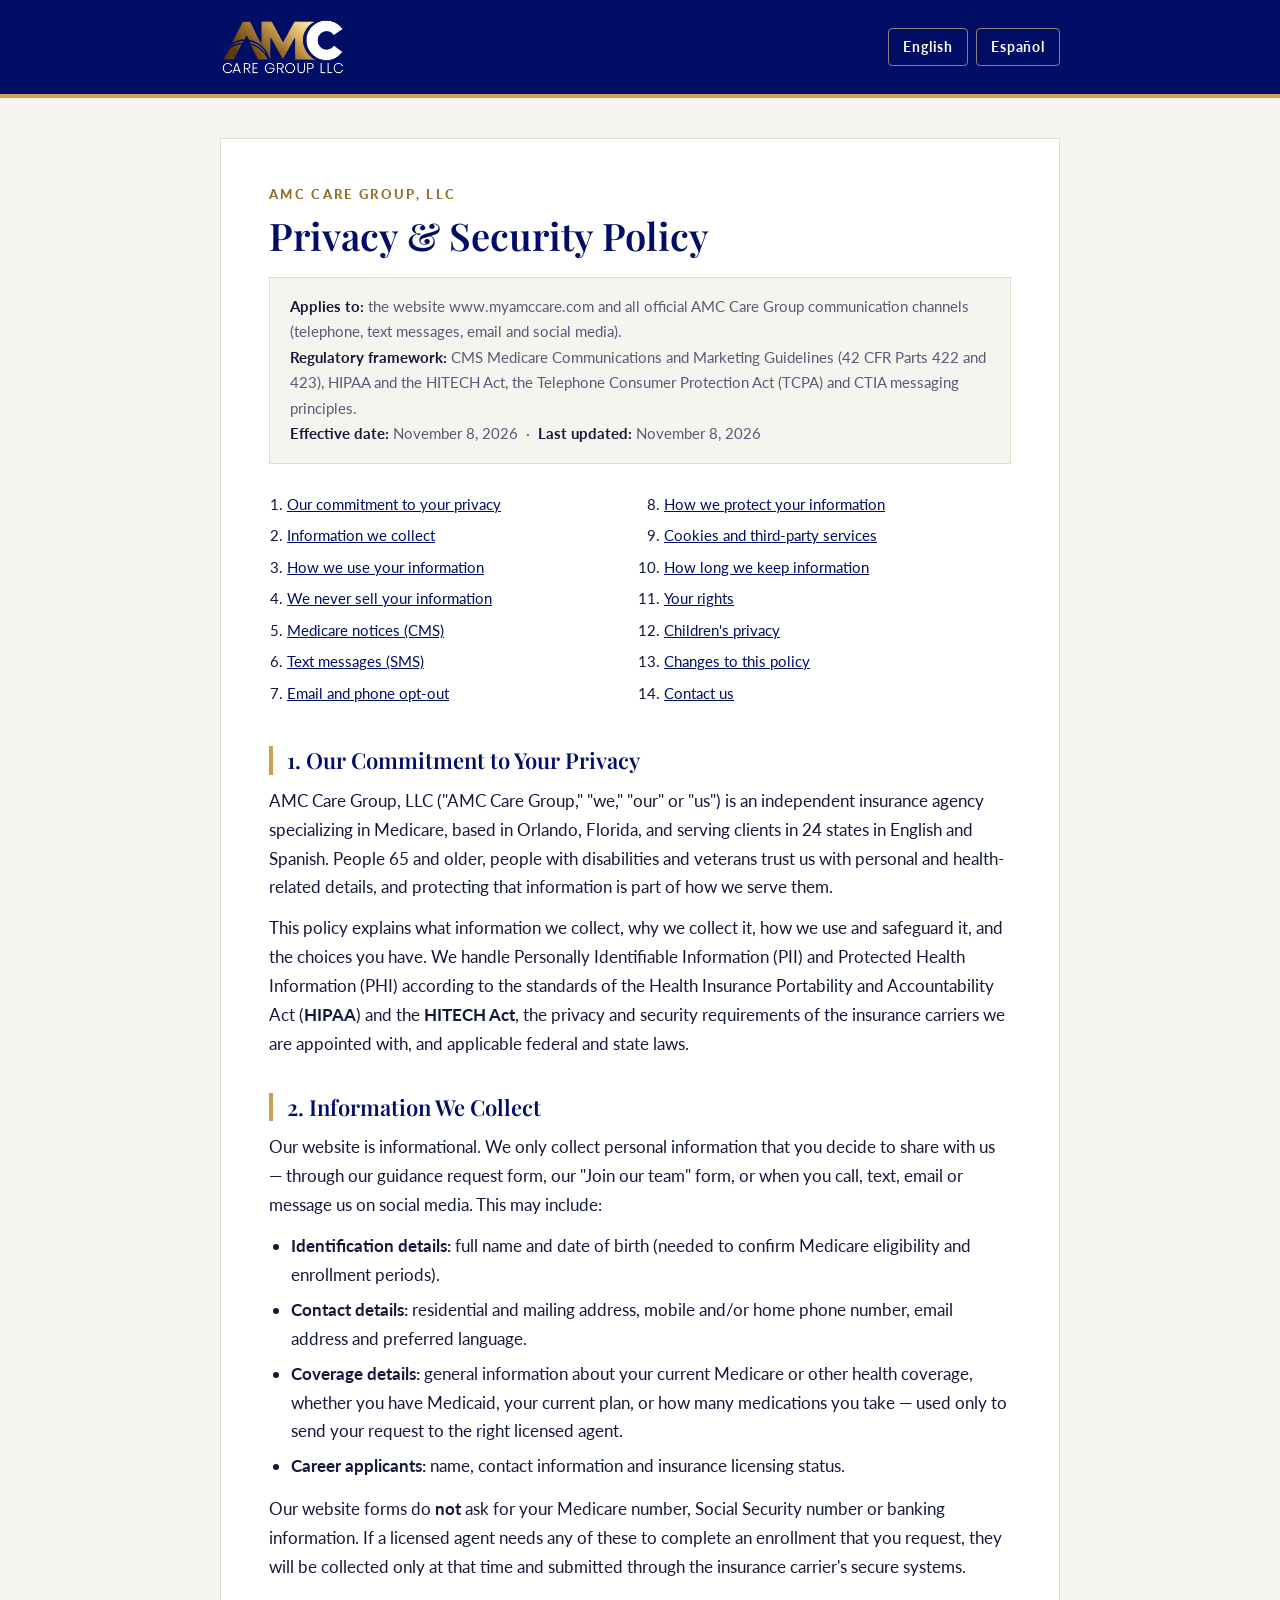
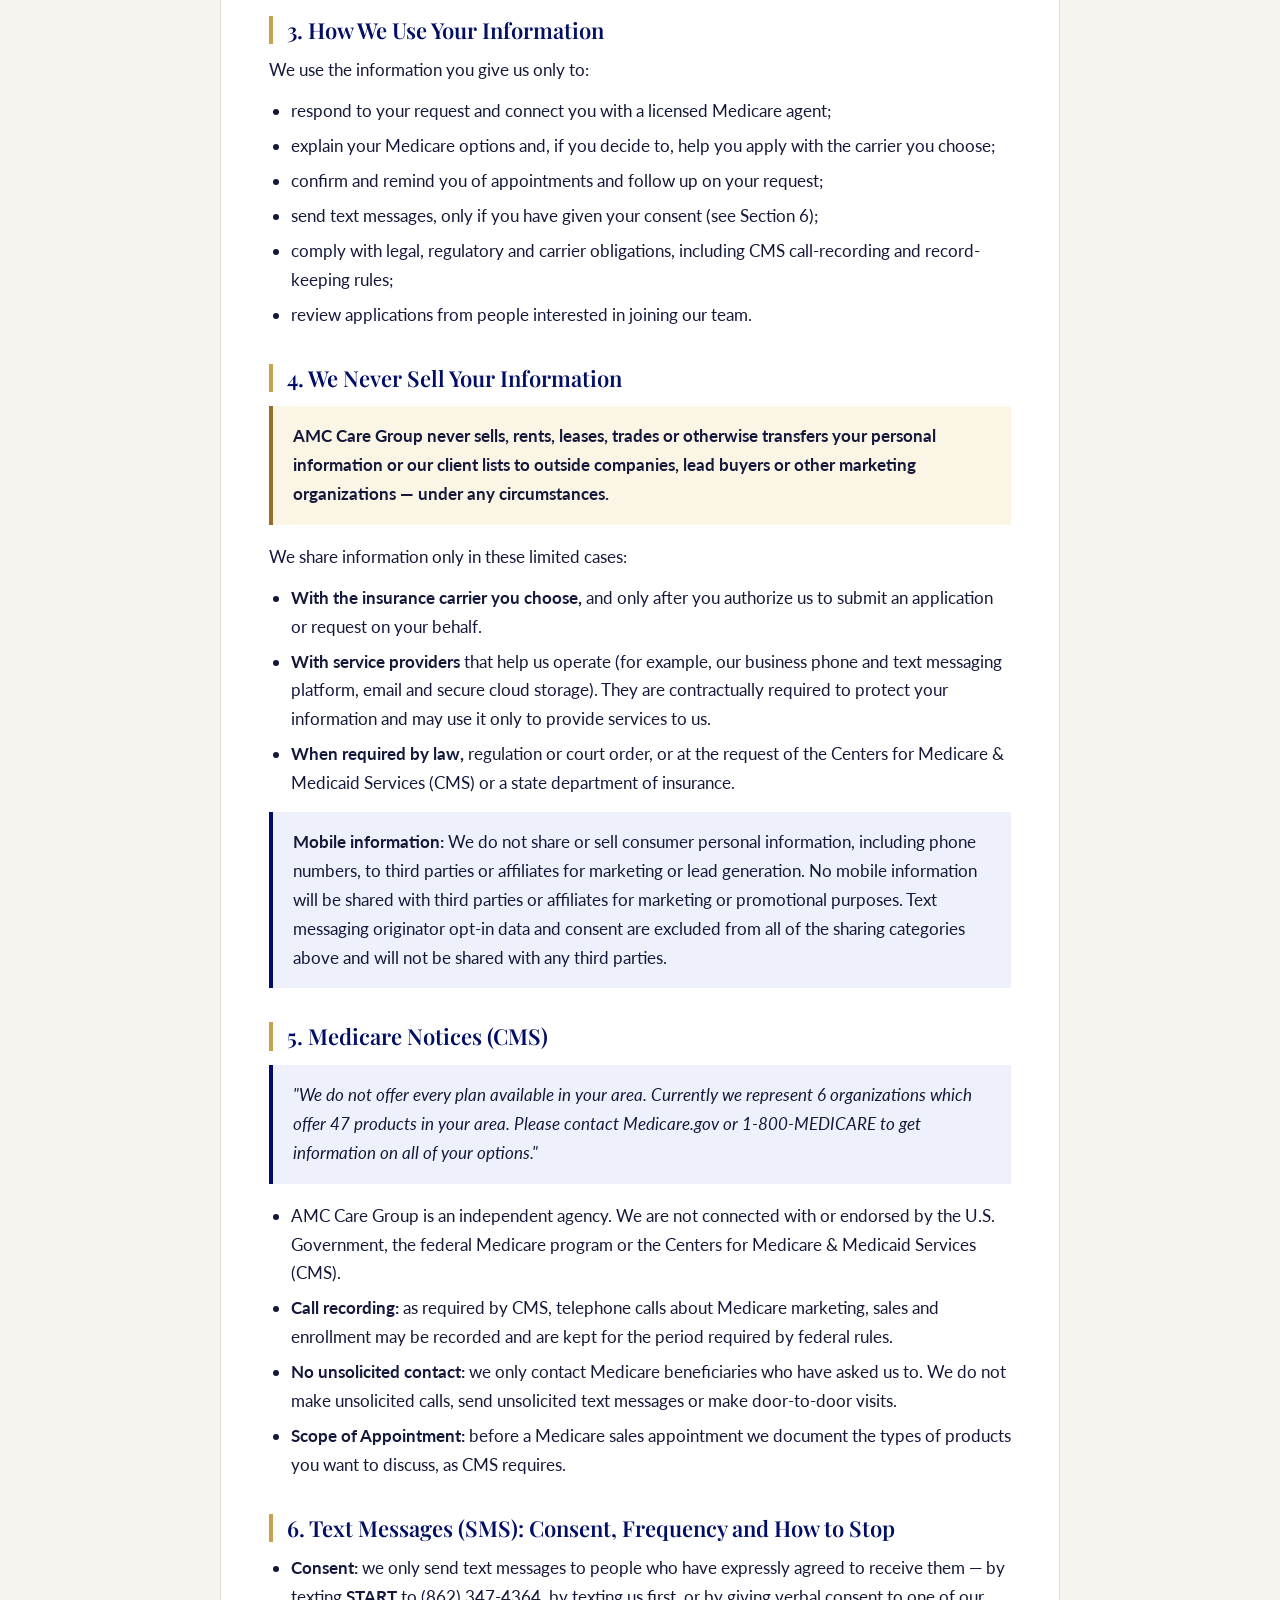
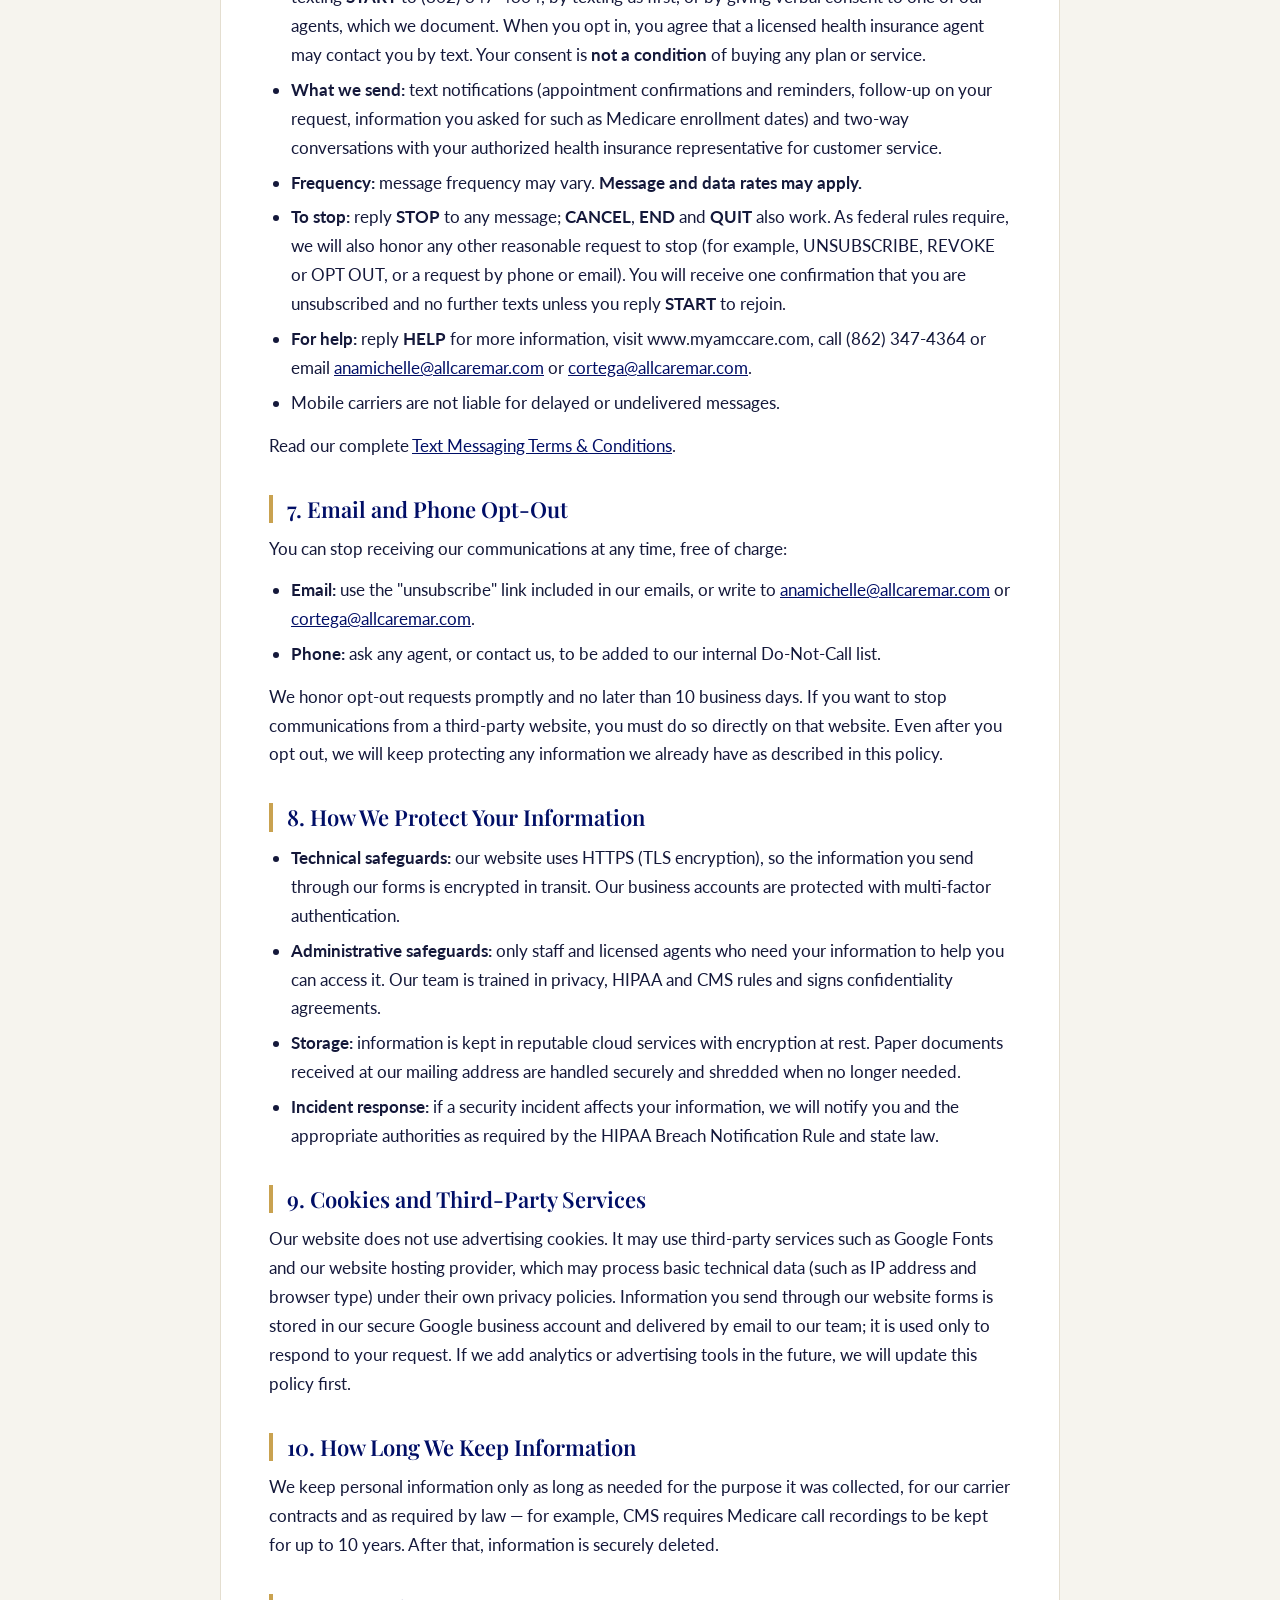
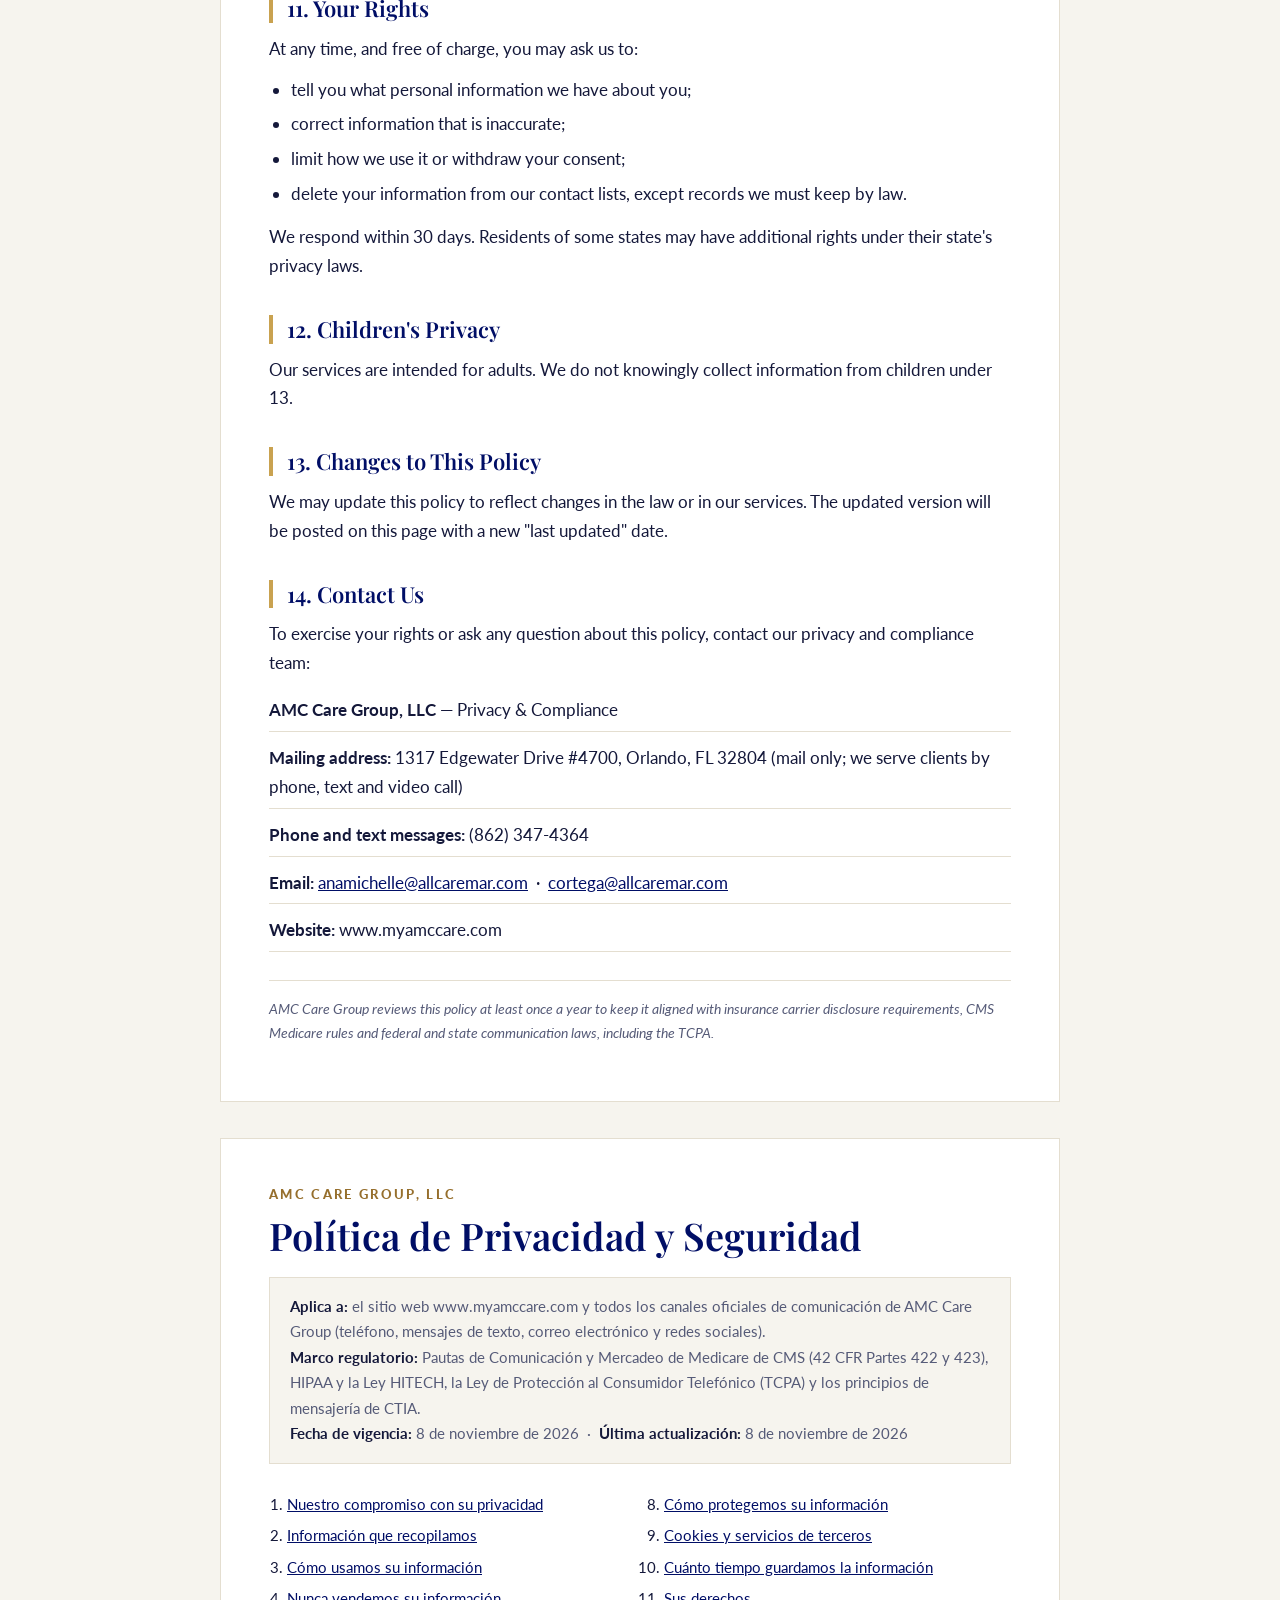
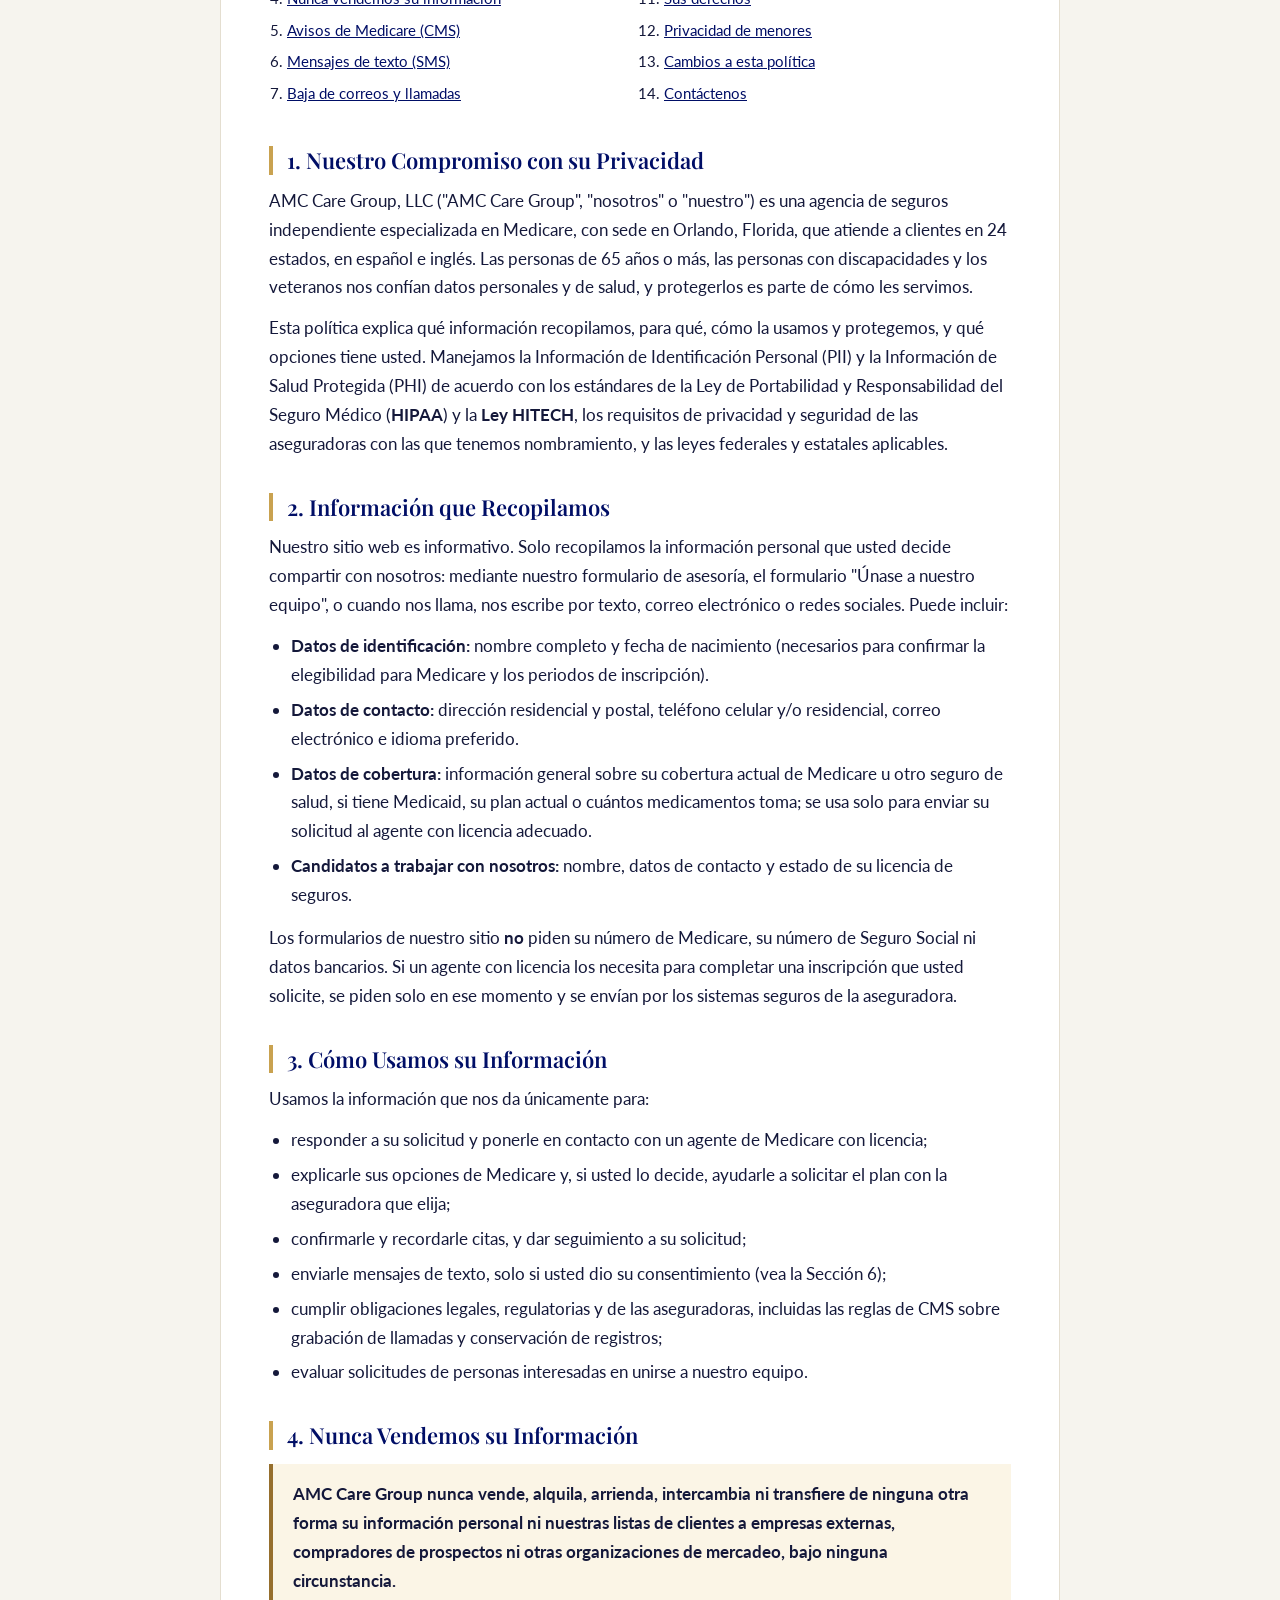
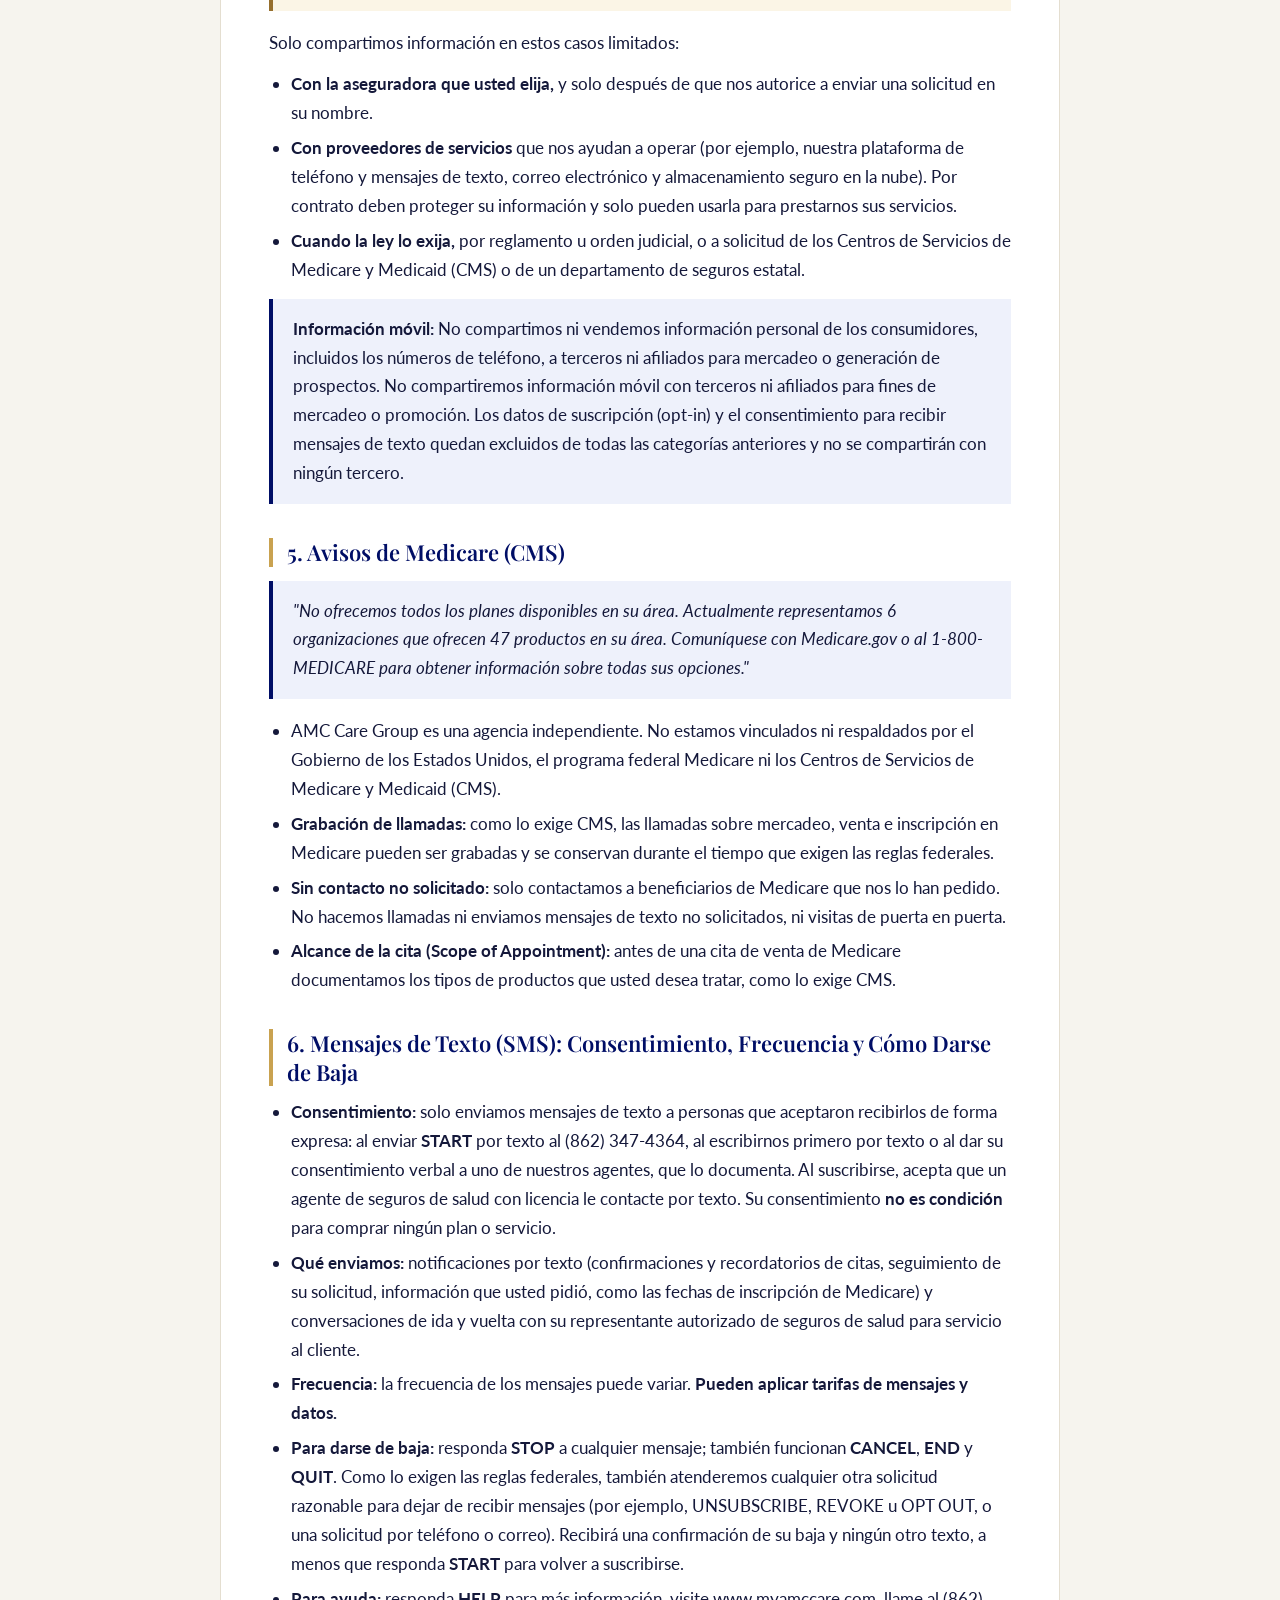
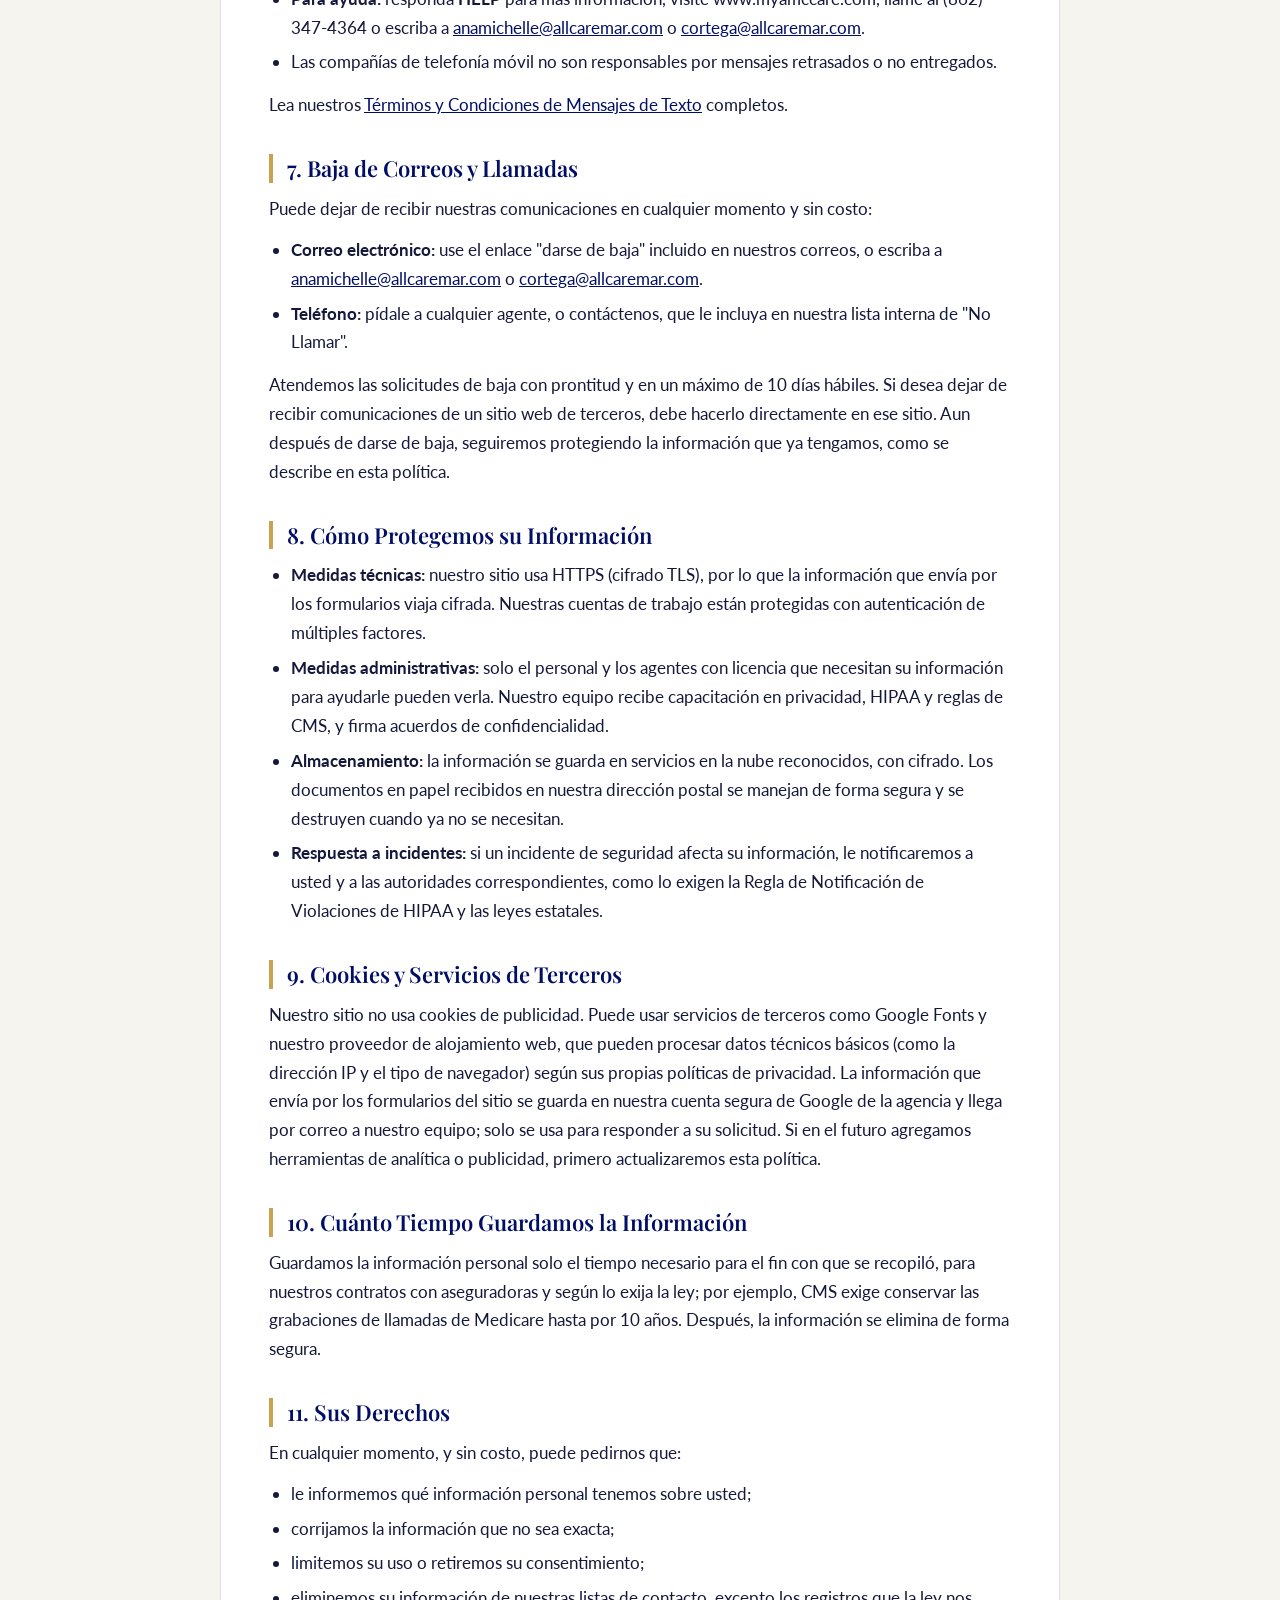
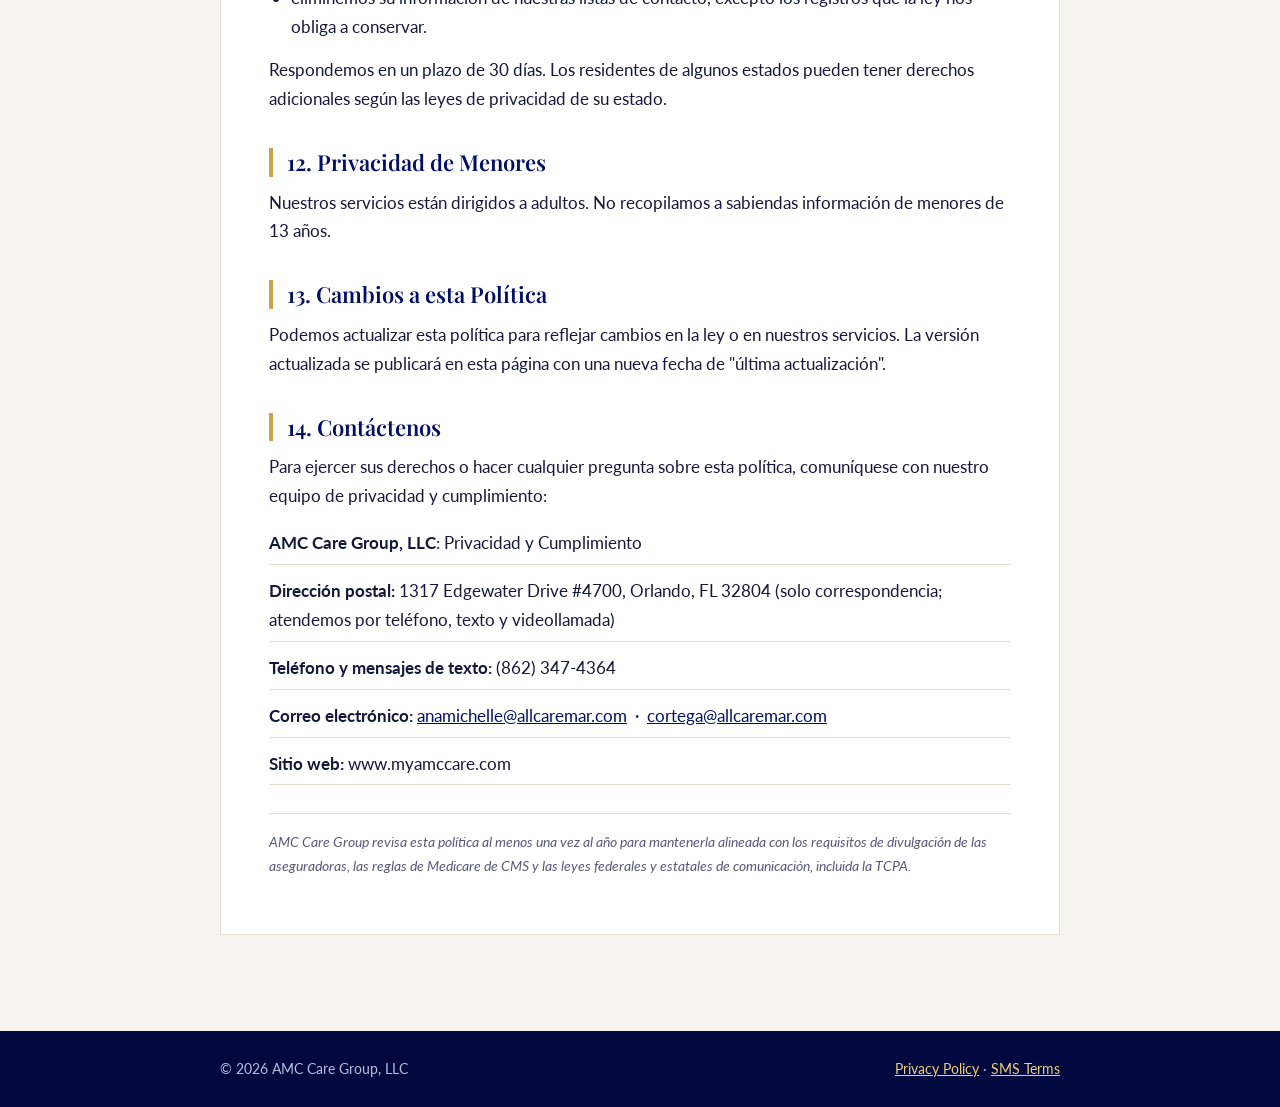
==== privacy-policy.html @ 95c3d713 "Add files via upload" ====
<!doctype html>
<html lang="en">
<head>
<meta charset="utf-8">
<meta name="viewport" content="width=device-width, initial-scale=1">
<title>Privacy & Security Policy | Política de Privacidad — AMC Care Group, LLC</title>
<meta name="description" content="Privacy and Security Policy of AMC Care Group, LLC, an independent Medicare insurance agency. Includes text messaging (SMS) consent and opt-out information.">
<link rel="preconnect" href="https://fonts.googleapis.com">
<link rel="preconnect" href="https://fonts.gstatic.com" crossorigin>
<link href="https://fonts.googleapis.com/css2?family=Playfair+Display:wght@600&family=Lato:wght@400;700;900&display=swap" rel="stylesheet">
<link rel="stylesheet" href="assets/legal.css">
</head>
<body>

<header class="top"><div class="wrap">
  <a href="index.html"><img src="assets/amc-logo-light.png" alt="AMC Care Group LLC"></a>
  <nav class="langs"><a href="#english">English</a><a href="#espanol">Español</a></nav>
</div></header>

<main><div class="wrap">

<!-- ============================ ENGLISH ============================ -->
<article id="english" lang="en">
  <div class="kicker">AMC Care Group, LLC</div>
  <h1>Privacy &amp; Security Policy</h1>
  <div class="meta">
    <b>Applies to:</b> the website www.myamccare.com and all official AMC Care Group communication channels (telephone, text messages, email and social media).<br>
    <b>Regulatory framework:</b> CMS Medicare Communications and Marketing Guidelines (42 CFR Parts 422 and 423), HIPAA and the HITECH Act, the Telephone Consumer Protection Act (TCPA) and CTIA messaging principles.<br>
    <b>Effective date:</b> November 8, 2026 &nbsp;·&nbsp; <b>Last updated:</b> November 8, 2026
  </div>

  <ol class="toc">
    <li><a href="#en-1">Our commitment to your privacy</a></li>
    <li><a href="#en-2">Information we collect</a></li>
    <li><a href="#en-3">How we use your information</a></li>
    <li><a href="#en-4">We never sell your information</a></li>
    <li><a href="#en-5">Medicare notices (CMS)</a></li>
    <li><a href="#en-6">Text messages (SMS)</a></li>
    <li><a href="#en-7">Email and phone opt-out</a></li>
    <li><a href="#en-8">How we protect your information</a></li>
    <li><a href="#en-9">Cookies and third-party services</a></li>
    <li><a href="#en-10">How long we keep information</a></li>
    <li><a href="#en-11">Your rights</a></li>
    <li><a href="#en-12">Children's privacy</a></li>
    <li><a href="#en-13">Changes to this policy</a></li>
    <li><a href="#en-14">Contact us</a></li>
  </ol>

  <h2 id="en-1">1. Our Commitment to Your Privacy</h2>
  <p>AMC Care Group, LLC ("AMC Care Group," "we," "our" or "us") is an independent insurance agency specializing in Medicare, based in Orlando, Florida, and serving clients in 24 states in English and Spanish. People 65 and older, people with disabilities and veterans trust us with personal and health-related details, and protecting that information is part of how we serve them.</p>
  <p>This policy explains what information we collect, why we collect it, how we use and safeguard it, and the choices you have. We handle Personally Identifiable Information (PII) and Protected Health Information (PHI) according to the standards of the Health Insurance Portability and Accountability Act (<b>HIPAA</b>) and the <b>HITECH Act</b>, the privacy and security requirements of the insurance carriers we are appointed with, and applicable federal and state laws.</p>

  <h2 id="en-2">2. Information We Collect</h2>
  <p>Our website is informational. We only collect personal information that you decide to share with us — through our guidance request form, our "Join our team" form, or when you call, text, email or message us on social media. This may include:</p>
  <ul>
    <li><b>Identification details:</b> full name and date of birth (needed to confirm Medicare eligibility and enrollment periods).</li>
    <li><b>Contact details:</b> residential and mailing address, mobile and/or home phone number, email address and preferred language.</li>
    <li><b>Coverage details:</b> general information about your current Medicare or other health coverage, whether you have Medicaid, your current plan, or how many medications you take — used only to send your request to the right licensed agent.</li>
    <li><b>Career applicants:</b> name, contact information and insurance licensing status.</li>
  </ul>
  <p>Our website forms do <b>not</b> ask for your Medicare number, Social Security number or banking information. If a licensed agent needs any of these to complete an enrollment that you request, they will be collected only at that time and submitted through the insurance carrier's secure systems.</p>

  <h2 id="en-3">3. How We Use Your Information</h2>
  <p>We use the information you give us only to:</p>
  <ul>
    <li>respond to your request and connect you with a licensed Medicare agent;</li>
    <li>explain your Medicare options and, if you decide to, help you apply with the carrier you choose;</li>
    <li>confirm and remind you of appointments and follow up on your request;</li>
    <li>send text messages, only if you have given your consent (see Section 6);</li>
    <li>comply with legal, regulatory and carrier obligations, including CMS call-recording and record-keeping rules;</li>
    <li>review applications from people interested in joining our team.</li>
  </ul>

  <h2 id="en-4">4. We Never Sell Your Information</h2>
  <div class="box gold"><p><b>AMC Care Group never sells, rents, leases, trades or otherwise transfers your personal information or our client lists to outside companies, lead buyers or other marketing organizations — under any circumstances.</b></p></div>
  <p>We share information only in these limited cases:</p>
  <ul>
    <li><b>With the insurance carrier you choose,</b> and only after you authorize us to submit an application or request on your behalf.</li>
    <li><b>With service providers</b> that help us operate (for example, our business phone and text messaging platform, email and secure cloud storage). They are contractually required to protect your information and may use it only to provide services to us.</li>
    <li><b>When required by law,</b> regulation or court order, or at the request of the Centers for Medicare &amp; Medicaid Services (CMS) or a state department of insurance.</li>
  </ul>
  <div class="box"><p><b>Mobile information:</b> We do not share or sell consumer personal information, including phone numbers, to third parties or affiliates for marketing or lead generation. No mobile information will be shared with third parties or affiliates for marketing or promotional purposes. Text messaging originator opt-in data and consent are excluded from all of the sharing categories above and will not be shared with any third parties.</p></div>

  <h2 id="en-5">5. Medicare Notices (CMS)</h2>
  <div class="box"><p><i>"We do not offer every plan available in your area. Currently we represent 6 organizations which offer 47 products in your area. Please contact Medicare.gov or 1-800-MEDICARE to get information on all of your options."</i></p></div>
  <ul>
    <li>AMC Care Group is an independent agency. We are not connected with or endorsed by the U.S. Government, the federal Medicare program or the Centers for Medicare &amp; Medicaid Services (CMS).</li>
    <li><b>Call recording:</b> as required by CMS, telephone calls about Medicare marketing, sales and enrollment may be recorded and are kept for the period required by federal rules.</li>
    <li><b>No unsolicited contact:</b> we only contact Medicare beneficiaries who have asked us to. We do not make unsolicited calls, send unsolicited text messages or make door-to-door visits.</li>
    <li><b>Scope of Appointment:</b> before a Medicare sales appointment we document the types of products you want to discuss, as CMS requires.</li>
  </ul>

  <h2 id="en-6">6. Text Messages (SMS): Consent, Frequency and How to Stop</h2>
  <ul>
    <li><b>Consent:</b> we only send text messages to people who have expressly agreed to receive them — by texting <b>START</b> to (862) 347-4364, by texting us first, or by giving verbal consent to one of our agents, which we document. When you opt in, you agree that a licensed health insurance agent may contact you by text. Your consent is <b>not a condition</b> of buying any plan or service.</li>
    <li><b>What we send:</b> text notifications (appointment confirmations and reminders, follow-up on your request, information you asked for such as Medicare enrollment dates) and two-way conversations with your authorized health insurance representative for customer service.</li>
    <li><b>Frequency:</b> message frequency may vary. <b>Message and data rates may apply.</b></li>
    <li><b>To stop:</b> reply <b>STOP</b> to any message; <b>CANCEL</b>, <b>END</b> and <b>QUIT</b> also work. As federal rules require, we will also honor any other reasonable request to stop (for example, UNSUBSCRIBE, REVOKE or OPT OUT, or a request by phone or email). You will receive one confirmation that you are unsubscribed and no further texts unless you reply <b>START</b> to rejoin.</li>
    <li><b>For help:</b> reply <b>HELP</b> for more information, visit www.myamccare.com, call (862) 347-4364 or email <a href="mailto:anamichelle@allcaremar.com">anamichelle@allcaremar.com</a> or <a href="mailto:cortega@allcaremar.com">cortega@allcaremar.com</a>.</li>
    <li>Mobile carriers are not liable for delayed or undelivered messages.</li>
  </ul>
  <p>Read our complete <a href="sms-terms.html">Text Messaging Terms &amp; Conditions</a>.</p>

  <h2 id="en-7">7. Email and Phone Opt-Out</h2>
  <p>You can stop receiving our communications at any time, free of charge:</p>
  <ul>
    <li><b>Email:</b> use the "unsubscribe" link included in our emails, or write to <a href="mailto:anamichelle@allcaremar.com">anamichelle@allcaremar.com</a> or <a href="mailto:cortega@allcaremar.com">cortega@allcaremar.com</a>.</li>
    <li><b>Phone:</b> ask any agent, or contact us, to be added to our internal Do-Not-Call list.</li>
  </ul>
  <p>We honor opt-out requests promptly and no later than 10 business days. If you want to stop communications from a third-party website, you must do so directly on that website. Even after you opt out, we will keep protecting any information we already have as described in this policy.</p>

  <h2 id="en-8">8. How We Protect Your Information</h2>
  <ul>
    <li><b>Technical safeguards:</b> our website uses HTTPS (TLS encryption), so the information you send through our forms is encrypted in transit. Our business accounts are protected with multi-factor authentication.</li>
    <li><b>Administrative safeguards:</b> only staff and licensed agents who need your information to help you can access it. Our team is trained in privacy, HIPAA and CMS rules and signs confidentiality agreements.</li>
    <li><b>Storage:</b> information is kept in reputable cloud services with encryption at rest. Paper documents received at our mailing address are handled securely and shredded when no longer needed.</li>
    <li><b>Incident response:</b> if a security incident affects your information, we will notify you and the appropriate authorities as required by the HIPAA Breach Notification Rule and state law.</li>
  </ul>

  <h2 id="en-9">9. Cookies and Third-Party Services</h2>
  <p>Our website does not use advertising cookies. It may use third-party services such as Google Fonts and our website hosting provider, which may process basic technical data (such as IP address and browser type) under their own privacy policies. Information you send through our website forms is stored in our secure Google business account and delivered by email to our team; it is used only to respond to your request. If we add analytics or advertising tools in the future, we will update this policy first.</p>

  <h2 id="en-10">10. How Long We Keep Information</h2>
  <p>We keep personal information only as long as needed for the purpose it was collected, for our carrier contracts and as required by law — for example, CMS requires Medicare call recordings to be kept for up to 10 years. After that, information is securely deleted.</p>

  <h2 id="en-11">11. Your Rights</h2>
  <p>At any time, and free of charge, you may ask us to:</p>
  <ul>
    <li>tell you what personal information we have about you;</li>
    <li>correct information that is inaccurate;</li>
    <li>limit how we use it or withdraw your consent;</li>
    <li>delete your information from our contact lists, except records we must keep by law.</li>
  </ul>
  <p>We respond within 30 days. Residents of some states may have additional rights under their state's privacy laws.</p>

  <h2 id="en-12">12. Children's Privacy</h2>
  <p>Our services are intended for adults. We do not knowingly collect information from children under 13.</p>

  <h2 id="en-13">13. Changes to This Policy</h2>
  <p>We may update this policy to reflect changes in the law or in our services. The updated version will be posted on this page with a new "last updated" date.</p>

  <h2 id="en-14">14. Contact Us</h2>
  <p>To exercise your rights or ask any question about this policy, contact our privacy and compliance team:</p>
  <ul class="contact">
    <li><b>AMC Care Group, LLC</b> — Privacy &amp; Compliance</li>
    <li><b>Mailing address:</b> 1317 Edgewater Drive #4700, Orlando, FL 32804 (mail only; we serve clients by phone, text and video call)</li>
    <li><b>Phone and text messages:</b> (862) 347-4364</li>
    <li><b>Email:</b> <a href="mailto:anamichelle@allcaremar.com">anamichelle@allcaremar.com</a> &nbsp;·&nbsp; <a href="mailto:cortega@allcaremar.com">cortega@allcaremar.com</a></li>
    <li><b>Website:</b> www.myamccare.com</li>
  </ul>
  <p class="foot-note">AMC Care Group reviews this policy at least once a year to keep it aligned with insurance carrier disclosure requirements, CMS Medicare rules and federal and state communication laws, including the TCPA.</p>
</article>

<!-- ============================ ESPAÑOL ============================ -->
<article id="espanol" lang="es">
  <div class="kicker">AMC Care Group, LLC</div>
  <h1>Política de Privacidad y Seguridad</h1>
  <div class="meta">
    <b>Aplica a:</b> el sitio web www.myamccare.com y todos los canales oficiales de comunicación de AMC Care Group (teléfono, mensajes de texto, correo electrónico y redes sociales).<br>
    <b>Marco regulatorio:</b> Pautas de Comunicación y Mercadeo de Medicare de CMS (42 CFR Partes 422 y 423), HIPAA y la Ley HITECH, la Ley de Protección al Consumidor Telefónico (TCPA) y los principios de mensajería de CTIA.<br>
    <b>Fecha de vigencia:</b> 8 de noviembre de 2026 &nbsp;·&nbsp; <b>Última actualización:</b> 8 de noviembre de 2026
  </div>

  <ol class="toc">
    <li><a href="#es-1">Nuestro compromiso con su privacidad</a></li>
    <li><a href="#es-2">Información que recopilamos</a></li>
    <li><a href="#es-3">Cómo usamos su información</a></li>
    <li><a href="#es-4">Nunca vendemos su información</a></li>
    <li><a href="#es-5">Avisos de Medicare (CMS)</a></li>
    <li><a href="#es-6">Mensajes de texto (SMS)</a></li>
    <li><a href="#es-7">Baja de correos y llamadas</a></li>
    <li><a href="#es-8">Cómo protegemos su información</a></li>
    <li><a href="#es-9">Cookies y servicios de terceros</a></li>
    <li><a href="#es-10">Cuánto tiempo guardamos la información</a></li>
    <li><a href="#es-11">Sus derechos</a></li>
    <li><a href="#es-12">Privacidad de menores</a></li>
    <li><a href="#es-13">Cambios a esta política</a></li>
    <li><a href="#es-14">Contáctenos</a></li>
  </ol>

  <h2 id="es-1">1. Nuestro Compromiso con su Privacidad</h2>
  <p>AMC Care Group, LLC ("AMC Care Group", "nosotros" o "nuestro") es una agencia de seguros independiente especializada en Medicare, con sede en Orlando, Florida, que atiende a clientes en 24 estados, en español e inglés. Las personas de 65 años o más, las personas con discapacidades y los veteranos nos confían datos personales y de salud, y protegerlos es parte de cómo les servimos.</p>
  <p>Esta política explica qué información recopilamos, para qué, cómo la usamos y protegemos, y qué opciones tiene usted. Manejamos la Información de Identificación Personal (PII) y la Información de Salud Protegida (PHI) de acuerdo con los estándares de la Ley de Portabilidad y Responsabilidad del Seguro Médico (<b>HIPAA</b>) y la <b>Ley HITECH</b>, los requisitos de privacidad y seguridad de las aseguradoras con las que tenemos nombramiento, y las leyes federales y estatales aplicables.</p>

  <h2 id="es-2">2. Información que Recopilamos</h2>
  <p>Nuestro sitio web es informativo. Solo recopilamos la información personal que usted decide compartir con nosotros: mediante nuestro formulario de asesoría, el formulario "Únase a nuestro equipo", o cuando nos llama, nos escribe por texto, correo electrónico o redes sociales. Puede incluir:</p>
  <ul>
    <li><b>Datos de identificación:</b> nombre completo y fecha de nacimiento (necesarios para confirmar la elegibilidad para Medicare y los periodos de inscripción).</li>
    <li><b>Datos de contacto:</b> dirección residencial y postal, teléfono celular y/o residencial, correo electrónico e idioma preferido.</li>
    <li><b>Datos de cobertura:</b> información general sobre su cobertura actual de Medicare u otro seguro de salud, si tiene Medicaid, su plan actual o cuántos medicamentos toma; se usa solo para enviar su solicitud al agente con licencia adecuado.</li>
    <li><b>Candidatos a trabajar con nosotros:</b> nombre, datos de contacto y estado de su licencia de seguros.</li>
  </ul>
  <p>Los formularios de nuestro sitio <b>no</b> piden su número de Medicare, su número de Seguro Social ni datos bancarios. Si un agente con licencia los necesita para completar una inscripción que usted solicite, se piden solo en ese momento y se envían por los sistemas seguros de la aseguradora.</p>

  <h2 id="es-3">3. Cómo Usamos su Información</h2>
  <p>Usamos la información que nos da únicamente para:</p>
  <ul>
    <li>responder a su solicitud y ponerle en contacto con un agente de Medicare con licencia;</li>
    <li>explicarle sus opciones de Medicare y, si usted lo decide, ayudarle a solicitar el plan con la aseguradora que elija;</li>
    <li>confirmarle y recordarle citas, y dar seguimiento a su solicitud;</li>
    <li>enviarle mensajes de texto, solo si usted dio su consentimiento (vea la Sección 6);</li>
    <li>cumplir obligaciones legales, regulatorias y de las aseguradoras, incluidas las reglas de CMS sobre grabación de llamadas y conservación de registros;</li>
    <li>evaluar solicitudes de personas interesadas en unirse a nuestro equipo.</li>
  </ul>

  <h2 id="es-4">4. Nunca Vendemos su Información</h2>
  <div class="box gold"><p><b>AMC Care Group nunca vende, alquila, arrienda, intercambia ni transfiere de ninguna otra forma su información personal ni nuestras listas de clientes a empresas externas, compradores de prospectos ni otras organizaciones de mercadeo, bajo ninguna circunstancia.</b></p></div>
  <p>Solo compartimos información en estos casos limitados:</p>
  <ul>
    <li><b>Con la aseguradora que usted elija,</b> y solo después de que nos autorice a enviar una solicitud en su nombre.</li>
    <li><b>Con proveedores de servicios</b> que nos ayudan a operar (por ejemplo, nuestra plataforma de teléfono y mensajes de texto, correo electrónico y almacenamiento seguro en la nube). Por contrato deben proteger su información y solo pueden usarla para prestarnos sus servicios.</li>
    <li><b>Cuando la ley lo exija,</b> por reglamento u orden judicial, o a solicitud de los Centros de Servicios de Medicare y Medicaid (CMS) o de un departamento de seguros estatal.</li>
  </ul>
  <div class="box"><p><b>Información móvil:</b> No compartimos ni vendemos información personal de los consumidores, incluidos los números de teléfono, a terceros ni afiliados para mercadeo o generación de prospectos. No compartiremos información móvil con terceros ni afiliados para fines de mercadeo o promoción. Los datos de suscripción (opt-in) y el consentimiento para recibir mensajes de texto quedan excluidos de todas las categorías anteriores y no se compartirán con ningún tercero.</p></div>

  <h2 id="es-5">5. Avisos de Medicare (CMS)</h2>
  <div class="box"><p><i>"No ofrecemos todos los planes disponibles en su área. Actualmente representamos 6 organizaciones que ofrecen 47 productos en su área. Comuníquese con Medicare.gov o al 1-800-MEDICARE para obtener información sobre todas sus opciones."</i></p></div>
  <ul>
    <li>AMC Care Group es una agencia independiente. No estamos vinculados ni respaldados por el Gobierno de los Estados Unidos, el programa federal Medicare ni los Centros de Servicios de Medicare y Medicaid (CMS).</li>
    <li><b>Grabación de llamadas:</b> como lo exige CMS, las llamadas sobre mercadeo, venta e inscripción en Medicare pueden ser grabadas y se conservan durante el tiempo que exigen las reglas federales.</li>
    <li><b>Sin contacto no solicitado:</b> solo contactamos a beneficiarios de Medicare que nos lo han pedido. No hacemos llamadas ni enviamos mensajes de texto no solicitados, ni visitas de puerta en puerta.</li>
    <li><b>Alcance de la cita (Scope of Appointment):</b> antes de una cita de venta de Medicare documentamos los tipos de productos que usted desea tratar, como lo exige CMS.</li>
  </ul>

  <h2 id="es-6">6. Mensajes de Texto (SMS): Consentimiento, Frecuencia y Cómo Darse de Baja</h2>
  <ul>
    <li><b>Consentimiento:</b> solo enviamos mensajes de texto a personas que aceptaron recibirlos de forma expresa: al enviar <b>START</b> por texto al (862) 347-4364, al escribirnos primero por texto o al dar su consentimiento verbal a uno de nuestros agentes, que lo documenta. Al suscribirse, acepta que un agente de seguros de salud con licencia le contacte por texto. Su consentimiento <b>no es condición</b> para comprar ningún plan o servicio.</li>
    <li><b>Qué enviamos:</b> notificaciones por texto (confirmaciones y recordatorios de citas, seguimiento de su solicitud, información que usted pidió, como las fechas de inscripción de Medicare) y conversaciones de ida y vuelta con su representante autorizado de seguros de salud para servicio al cliente.</li>
    <li><b>Frecuencia:</b> la frecuencia de los mensajes puede variar. <b>Pueden aplicar tarifas de mensajes y datos.</b></li>
    <li><b>Para darse de baja:</b> responda <b>STOP</b> a cualquier mensaje; también funcionan <b>CANCEL</b>, <b>END</b> y <b>QUIT</b>. Como lo exigen las reglas federales, también atenderemos cualquier otra solicitud razonable para dejar de recibir mensajes (por ejemplo, UNSUBSCRIBE, REVOKE u OPT OUT, o una solicitud por teléfono o correo). Recibirá una confirmación de su baja y ningún otro texto, a menos que responda <b>START</b> para volver a suscribirse.</li>
    <li><b>Para ayuda:</b> responda <b>HELP</b> para más información, visite www.myamccare.com, llame al (862) 347-4364 o escriba a <a href="mailto:anamichelle@allcaremar.com">anamichelle@allcaremar.com</a> o <a href="mailto:cortega@allcaremar.com">cortega@allcaremar.com</a>.</li>
    <li>Las compañías de telefonía móvil no son responsables por mensajes retrasados o no entregados.</li>
  </ul>
  <p>Lea nuestros <a href="sms-terms.html#espanol">Términos y Condiciones de Mensajes de Texto</a> completos.</p>

  <h2 id="es-7">7. Baja de Correos y Llamadas</h2>
  <p>Puede dejar de recibir nuestras comunicaciones en cualquier momento y sin costo:</p>
  <ul>
    <li><b>Correo electrónico:</b> use el enlace "darse de baja" incluido en nuestros correos, o escriba a <a href="mailto:anamichelle@allcaremar.com">anamichelle@allcaremar.com</a> o <a href="mailto:cortega@allcaremar.com">cortega@allcaremar.com</a>.</li>
    <li><b>Teléfono:</b> pídale a cualquier agente, o contáctenos, que le incluya en nuestra lista interna de "No Llamar".</li>
  </ul>
  <p>Atendemos las solicitudes de baja con prontitud y en un máximo de 10 días hábiles. Si desea dejar de recibir comunicaciones de un sitio web de terceros, debe hacerlo directamente en ese sitio. Aun después de darse de baja, seguiremos protegiendo la información que ya tengamos, como se describe en esta política.</p>

  <h2 id="es-8">8. Cómo Protegemos su Información</h2>
  <ul>
    <li><b>Medidas técnicas:</b> nuestro sitio usa HTTPS (cifrado TLS), por lo que la información que envía por los formularios viaja cifrada. Nuestras cuentas de trabajo están protegidas con autenticación de múltiples factores.</li>
    <li><b>Medidas administrativas:</b> solo el personal y los agentes con licencia que necesitan su información para ayudarle pueden verla. Nuestro equipo recibe capacitación en privacidad, HIPAA y reglas de CMS, y firma acuerdos de confidencialidad.</li>
    <li><b>Almacenamiento:</b> la información se guarda en servicios en la nube reconocidos, con cifrado. Los documentos en papel recibidos en nuestra dirección postal se manejan de forma segura y se destruyen cuando ya no se necesitan.</li>
    <li><b>Respuesta a incidentes:</b> si un incidente de seguridad afecta su información, le notificaremos a usted y a las autoridades correspondientes, como lo exigen la Regla de Notificación de Violaciones de HIPAA y las leyes estatales.</li>
  </ul>

  <h2 id="es-9">9. Cookies y Servicios de Terceros</h2>
  <p>Nuestro sitio no usa cookies de publicidad. Puede usar servicios de terceros como Google Fonts y nuestro proveedor de alojamiento web, que pueden procesar datos técnicos básicos (como la dirección IP y el tipo de navegador) según sus propias políticas de privacidad. La información que envía por los formularios del sitio se guarda en nuestra cuenta segura de Google de la agencia y llega por correo a nuestro equipo; solo se usa para responder a su solicitud. Si en el futuro agregamos herramientas de analítica o publicidad, primero actualizaremos esta política.</p>

  <h2 id="es-10">10. Cuánto Tiempo Guardamos la Información</h2>
  <p>Guardamos la información personal solo el tiempo necesario para el fin con que se recopiló, para nuestros contratos con aseguradoras y según lo exija la ley; por ejemplo, CMS exige conservar las grabaciones de llamadas de Medicare hasta por 10 años. Después, la información se elimina de forma segura.</p>

  <h2 id="es-11">11. Sus Derechos</h2>
  <p>En cualquier momento, y sin costo, puede pedirnos que:</p>
  <ul>
    <li>le informemos qué información personal tenemos sobre usted;</li>
    <li>corrijamos la información que no sea exacta;</li>
    <li>limitemos su uso o retiremos su consentimiento;</li>
    <li>eliminemos su información de nuestras listas de contacto, excepto los registros que la ley nos obliga a conservar.</li>
  </ul>
  <p>Respondemos en un plazo de 30 días. Los residentes de algunos estados pueden tener derechos adicionales según las leyes de privacidad de su estado.</p>

  <h2 id="es-12">12. Privacidad de Menores</h2>
  <p>Nuestros servicios están dirigidos a adultos. No recopilamos a sabiendas información de menores de 13 años.</p>

  <h2 id="es-13">13. Cambios a esta Política</h2>
  <p>Podemos actualizar esta política para reflejar cambios en la ley o en nuestros servicios. La versión actualizada se publicará en esta página con una nueva fecha de "última actualización".</p>

  <h2 id="es-14">14. Contáctenos</h2>
  <p>Para ejercer sus derechos o hacer cualquier pregunta sobre esta política, comuníquese con nuestro equipo de privacidad y cumplimiento:</p>
  <ul class="contact">
    <li><b>AMC Care Group, LLC</b>: Privacidad y Cumplimiento</li>
    <li><b>Dirección postal:</b> 1317 Edgewater Drive #4700, Orlando, FL 32804 (solo correspondencia; atendemos por teléfono, texto y videollamada)</li>
    <li><b>Teléfono y mensajes de texto:</b> (862) 347-4364</li>
    <li><b>Correo electrónico:</b> <a href="mailto:anamichelle@allcaremar.com">anamichelle@allcaremar.com</a> &nbsp;·&nbsp; <a href="mailto:cortega@allcaremar.com">cortega@allcaremar.com</a></li>
    <li><b>Sitio web:</b> www.myamccare.com</li>
  </ul>
  <p class="foot-note">AMC Care Group revisa esta política al menos una vez al año para mantenerla alineada con los requisitos de divulgación de las aseguradoras, las reglas de Medicare de CMS y las leyes federales y estatales de comunicación, incluida la TCPA.</p>
</article>

</div></main>

<footer class="bottom"><div class="wrap">
  <span>© 2026 AMC Care Group, LLC</span>
  <span><a href="privacy-policy.html">Privacy Policy</a> · <a href="sms-terms.html">SMS Terms</a></span>
</div></footer>
</body>
</html>
---- assets/legal.css ----
/* Estilo de las páginas legales de AMC Care Group (política de privacidad y términos SMS) */
:root{
  --navy:#000E66; --navy-900:#00083D; --ink:#14183A; --muted:#565B78;
  --gold:#C9A250; --gold-dk:#966F2D; --gold-lt:#EECD7E;
  --paper:#FFFFFF; --soft:#F6F4EE; --line:#E4DED0; --note:#EEF1FB;
}
*{box-sizing:border-box;margin:0;padding:0}
html{scroll-behavior:smooth}
body{font-family:'Lato',system-ui,-apple-system,'Segoe UI',sans-serif;font-size:17px;line-height:1.7;color:var(--ink);background:var(--soft)}
a{color:var(--navy)}
.wrap{max-width:880px;margin:0 auto;padding:0 20px}
header.top{background:var(--navy);color:#fff;border-bottom:4px solid var(--gold)}
header.top .wrap{display:flex;align-items:center;justify-content:space-between;gap:16px;padding-top:18px;padding-bottom:18px;flex-wrap:wrap}
header.top img{height:58px;width:auto;display:block}
.langs{display:flex;gap:8px}
.langs a{color:#fff;text-decoration:none;font-weight:700;font-size:14px;letter-spacing:.06em;border:1px solid rgba(238,205,126,.6);padding:6px 14px;border-radius:4px}
.langs a:hover{background:var(--gold);color:var(--navy-900)}
main{padding:40px 0 60px}
article{background:var(--paper);border:1px solid var(--line);padding:44px 48px;margin-bottom:36px}
article + article{margin-top:0}
.kicker{color:var(--gold-dk);font-weight:900;font-size:13px;letter-spacing:.18em;text-transform:uppercase}
h1{font-family:'Playfair Display',Georgia,serif;font-weight:600;color:var(--navy);font-size:clamp(28px,4vw,38px);line-height:1.2;margin:8px 0 18px}
.meta{background:var(--soft);border:1px solid var(--line);padding:16px 20px;font-size:15px;color:var(--muted);margin-bottom:28px}
.meta b{color:var(--ink)}
h2{font-family:'Playfair Display',Georgia,serif;font-weight:600;color:var(--navy);font-size:22px;line-height:1.3;margin:34px 0 12px;padding-left:14px;border-left:4px solid var(--gold)}
h3{font-size:17px;color:var(--navy);margin:18px 0 6px}
p{margin-bottom:12px}
ul{margin:4px 0 14px 22px}
li{margin-bottom:6px}
.box{background:var(--note);border-left:4px solid var(--navy);padding:16px 20px;margin:14px 0 18px}
.box.gold{background:#FBF5E6;border-left-color:var(--gold-dk)}
.box p:last-child{margin-bottom:0}
.contact{list-style:none;margin-left:0}
.contact li{padding:6px 0;border-bottom:1px solid var(--line)}
.foot-note{font-size:14px;color:var(--muted);font-style:italic;border-top:1px solid var(--line);padding-top:16px;margin-top:28px}
.toc{columns:2;column-gap:30px;font-size:15px;margin:0 0 10px 18px}
footer.bottom{background:var(--navy-900);color:#B9BEE0;font-size:14px;padding:26px 0}
footer.bottom .wrap{display:flex;justify-content:space-between;gap:12px;flex-wrap:wrap}
footer.bottom a{color:var(--gold-lt)}
@media (max-width:640px){
  body{font-size:16px}
  article{padding:28px 20px}
  header.top img{height:46px}
  .toc{columns:1}
}
@media print{
  body{background:#fff;font-size:11.5pt}
  header.top{background:#fff;color:var(--ink);border-bottom:2px solid var(--gold)}
  header.top img{content:url(amc-logo-color.png);height:50px}
  .langs,footer.bottom{display:none}
  main{padding:10px 0}
  article{border:0;padding:0;margin-bottom:0}
  article + article{break-before:page}
  h2{break-after:avoid}
  .box{break-inside:avoid}
}
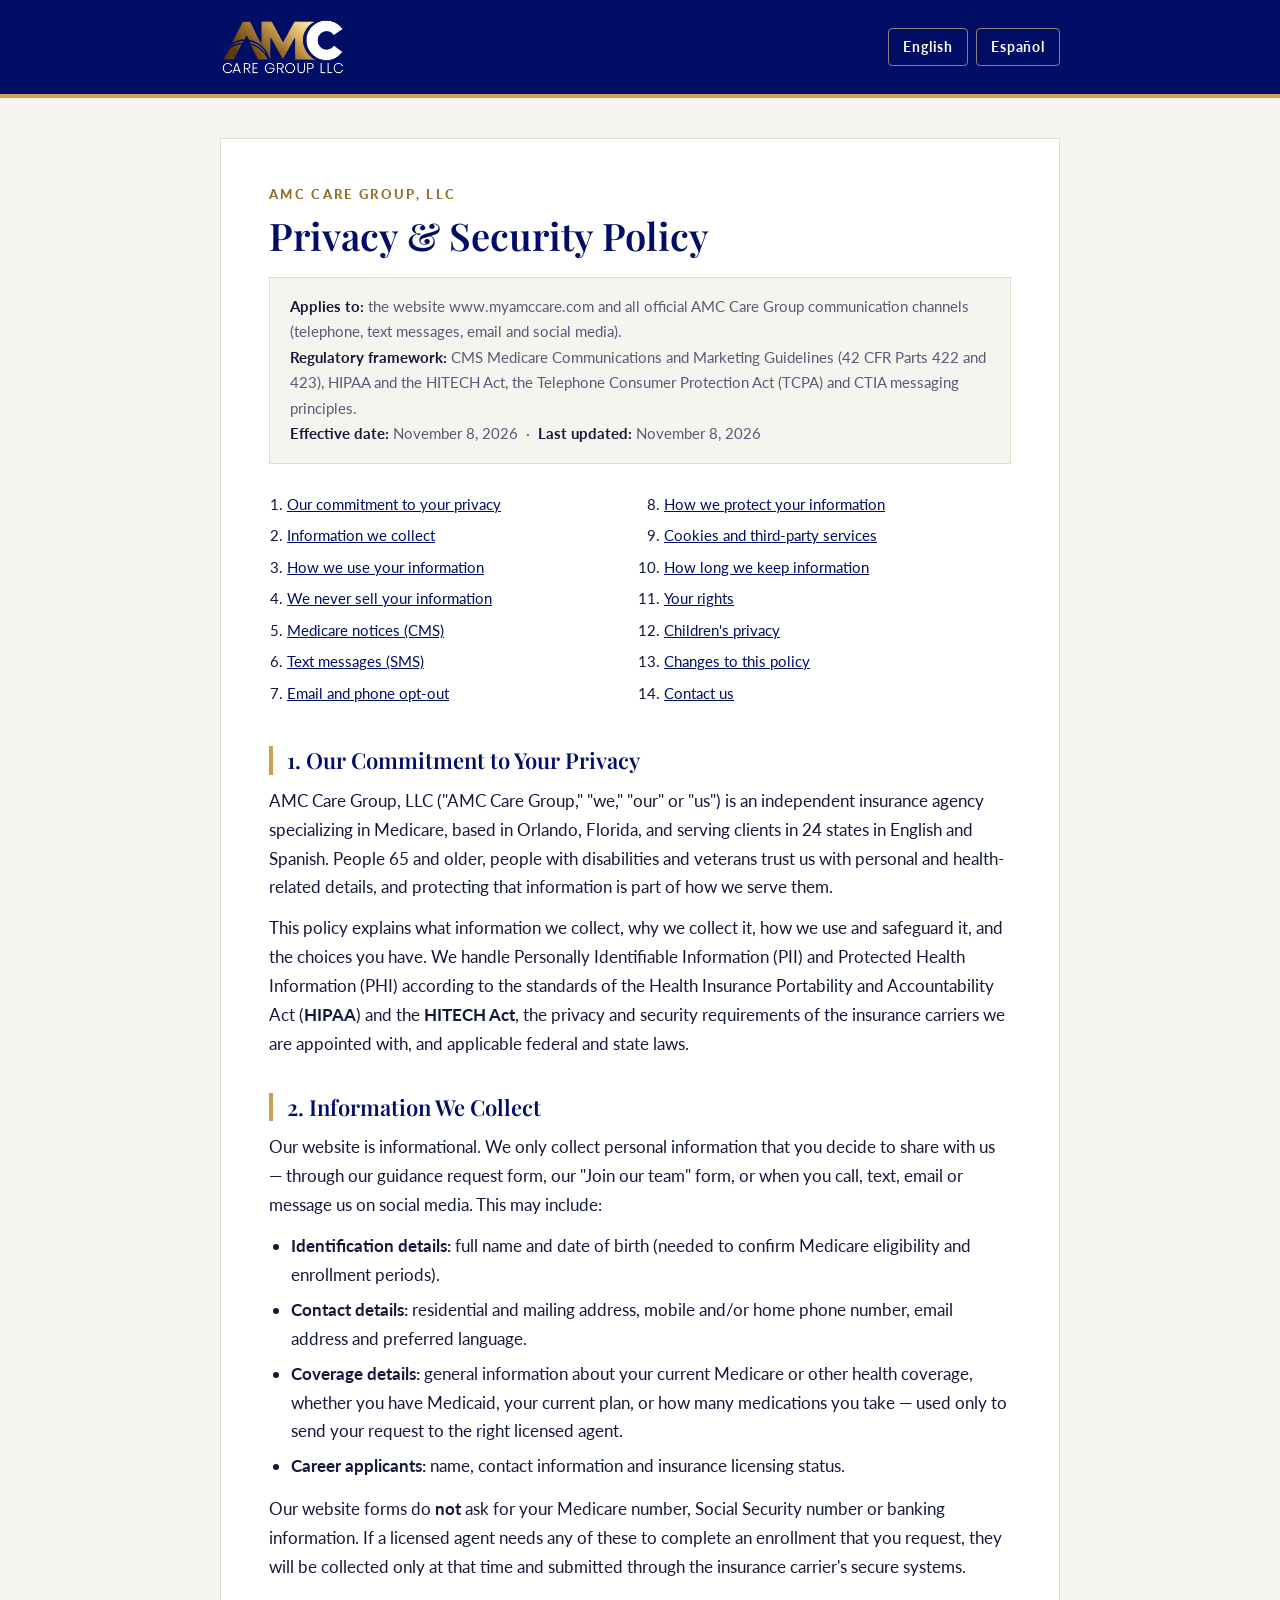
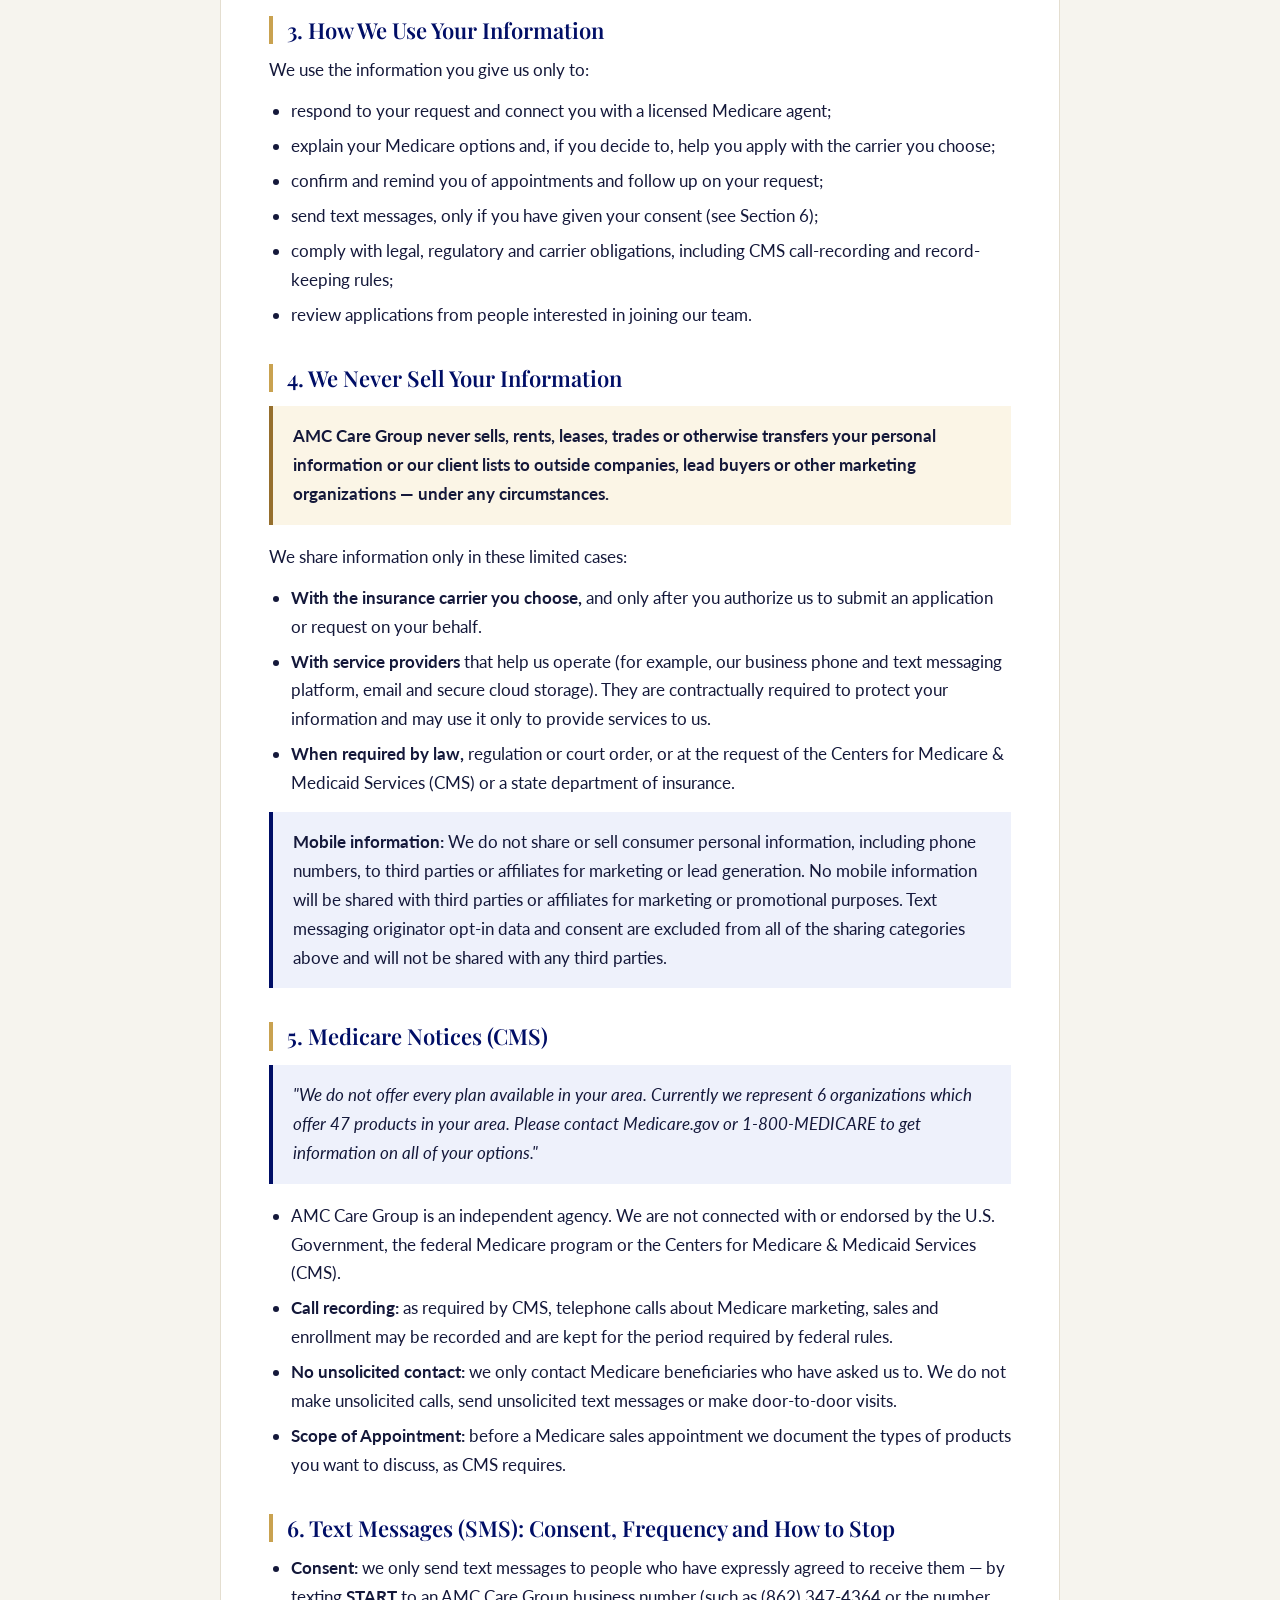
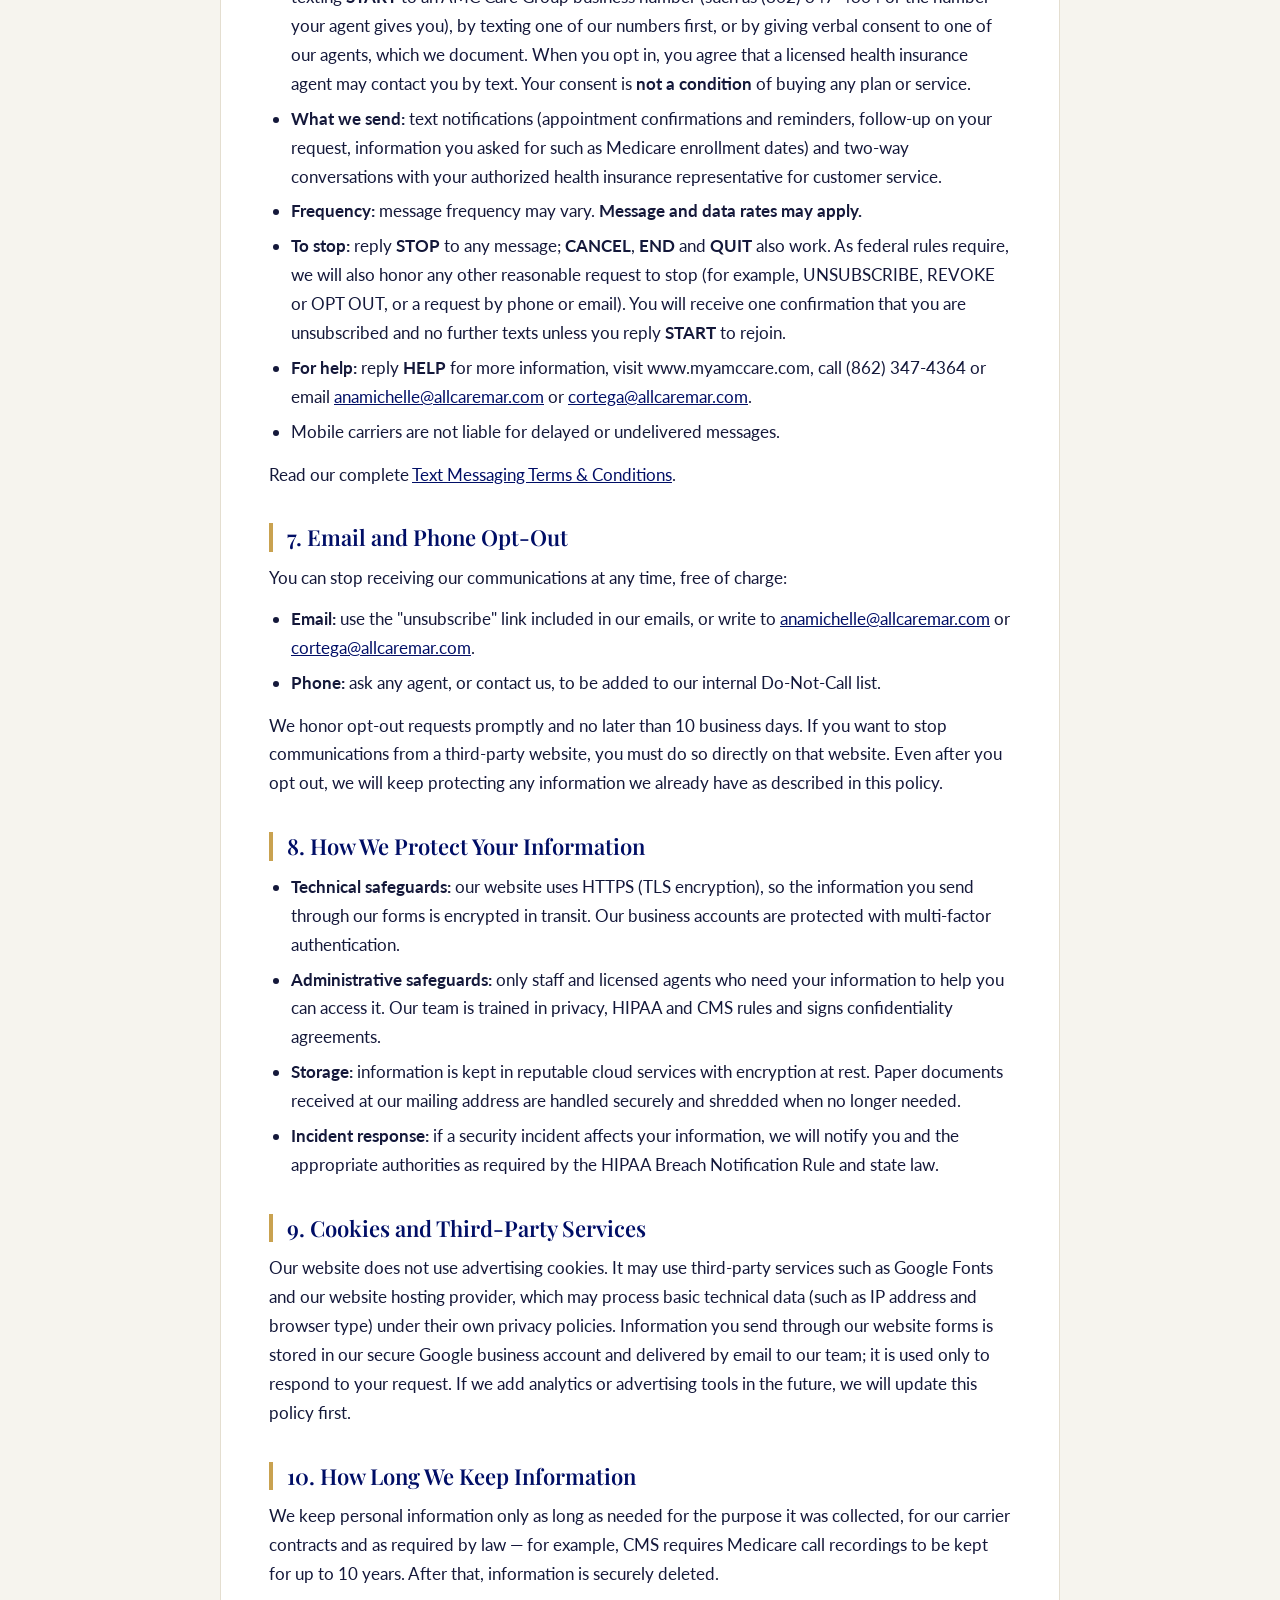
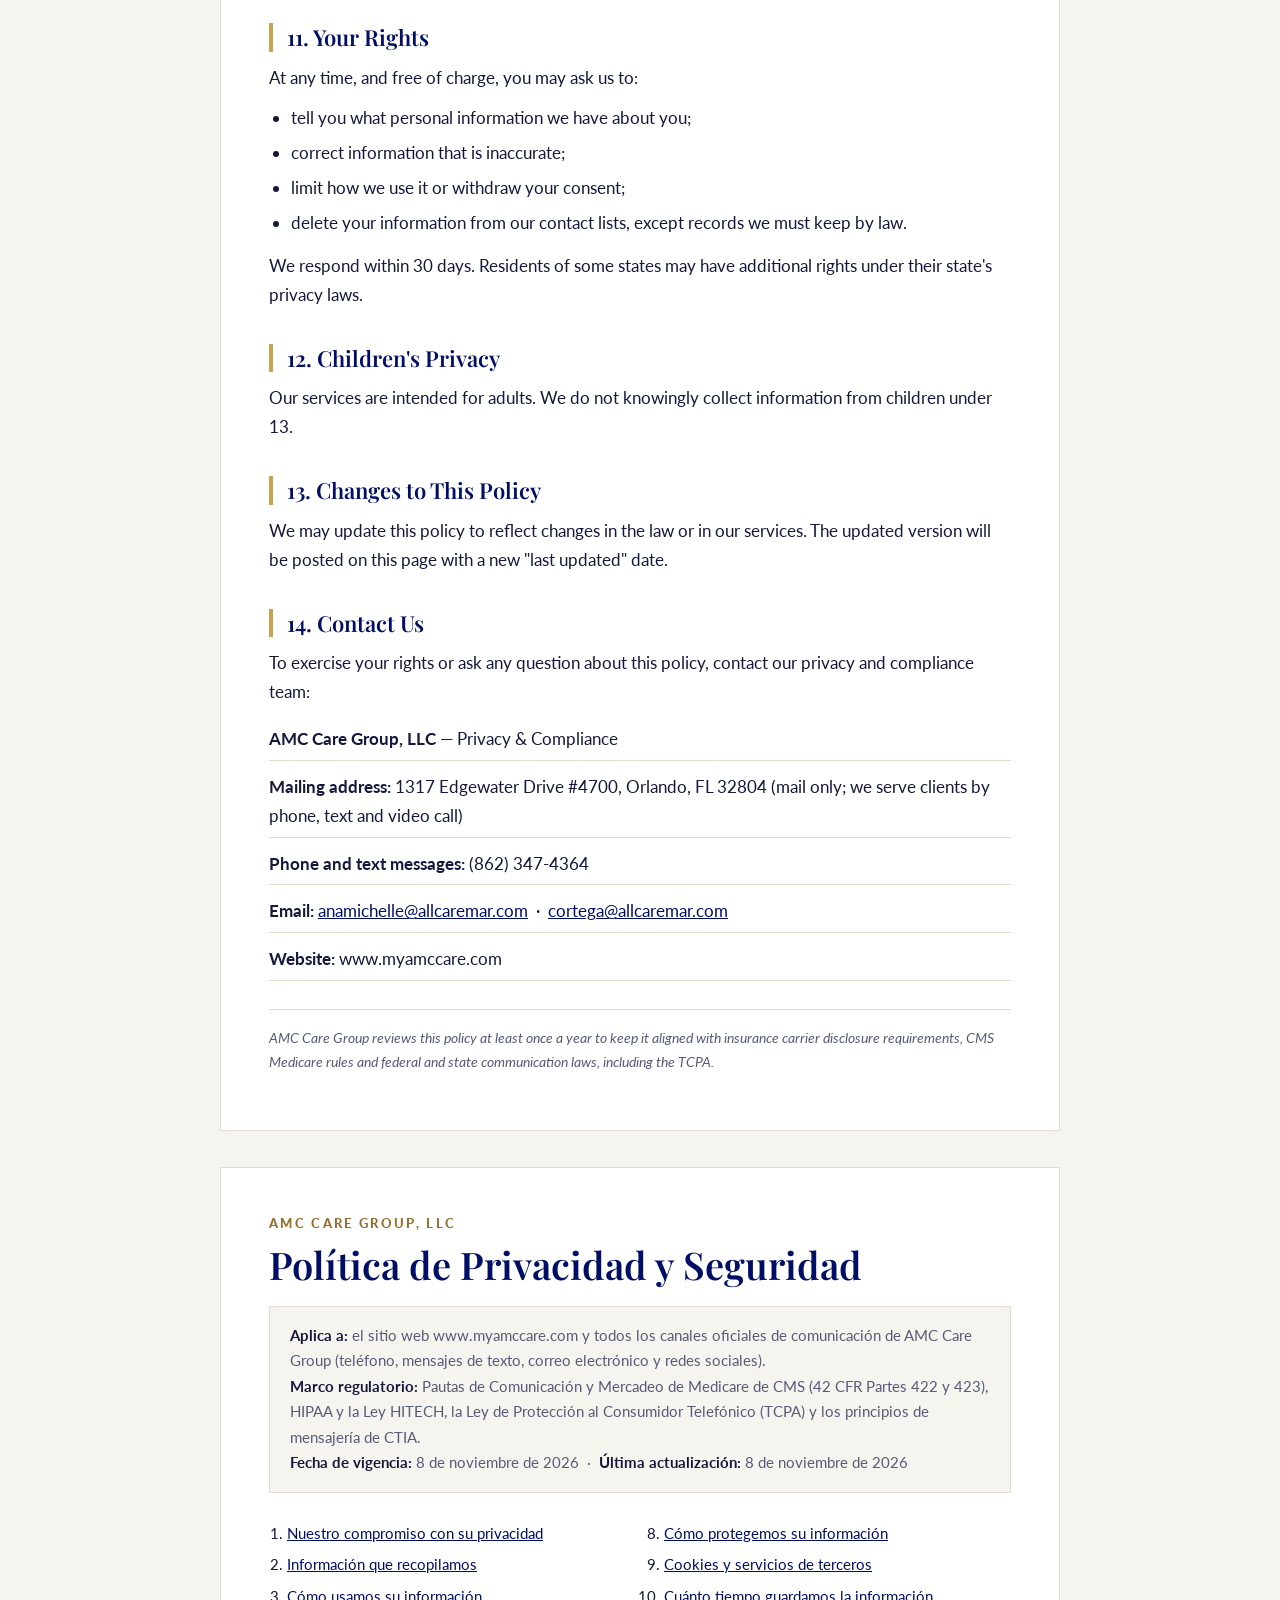
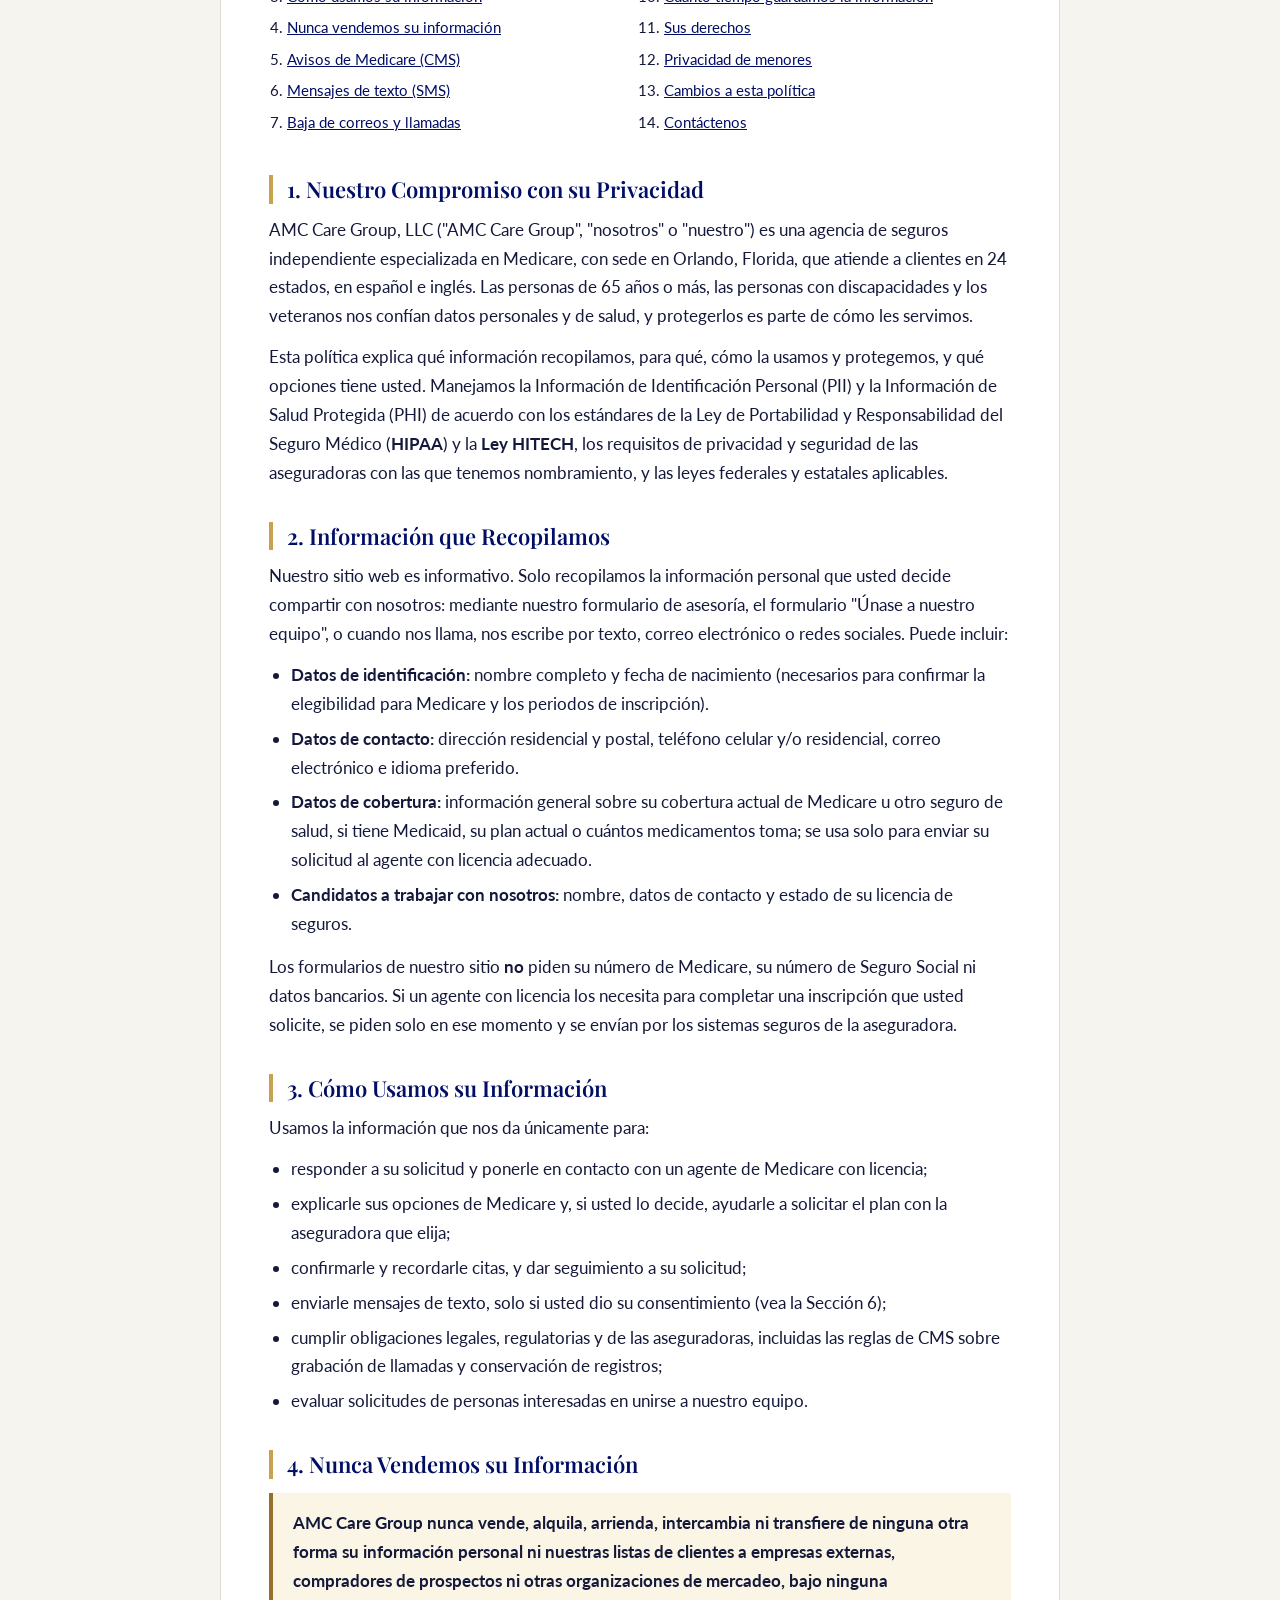
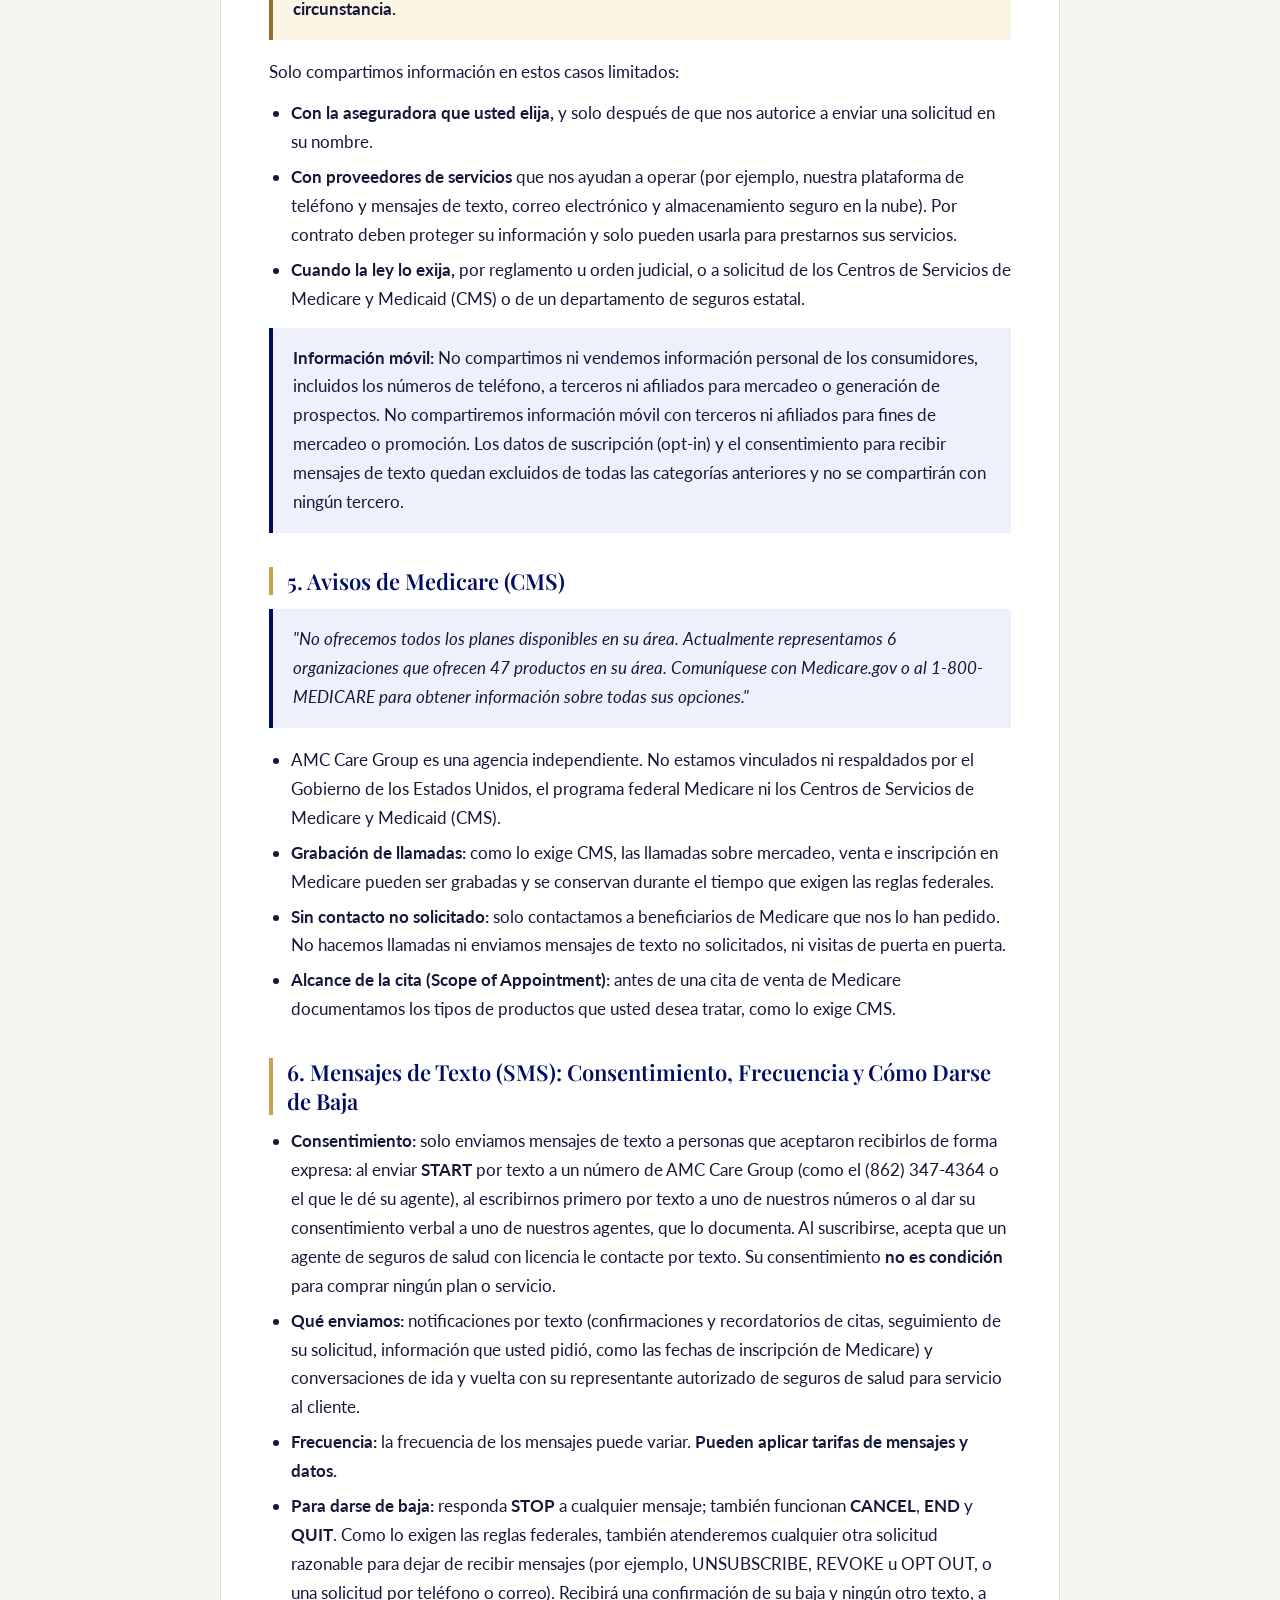
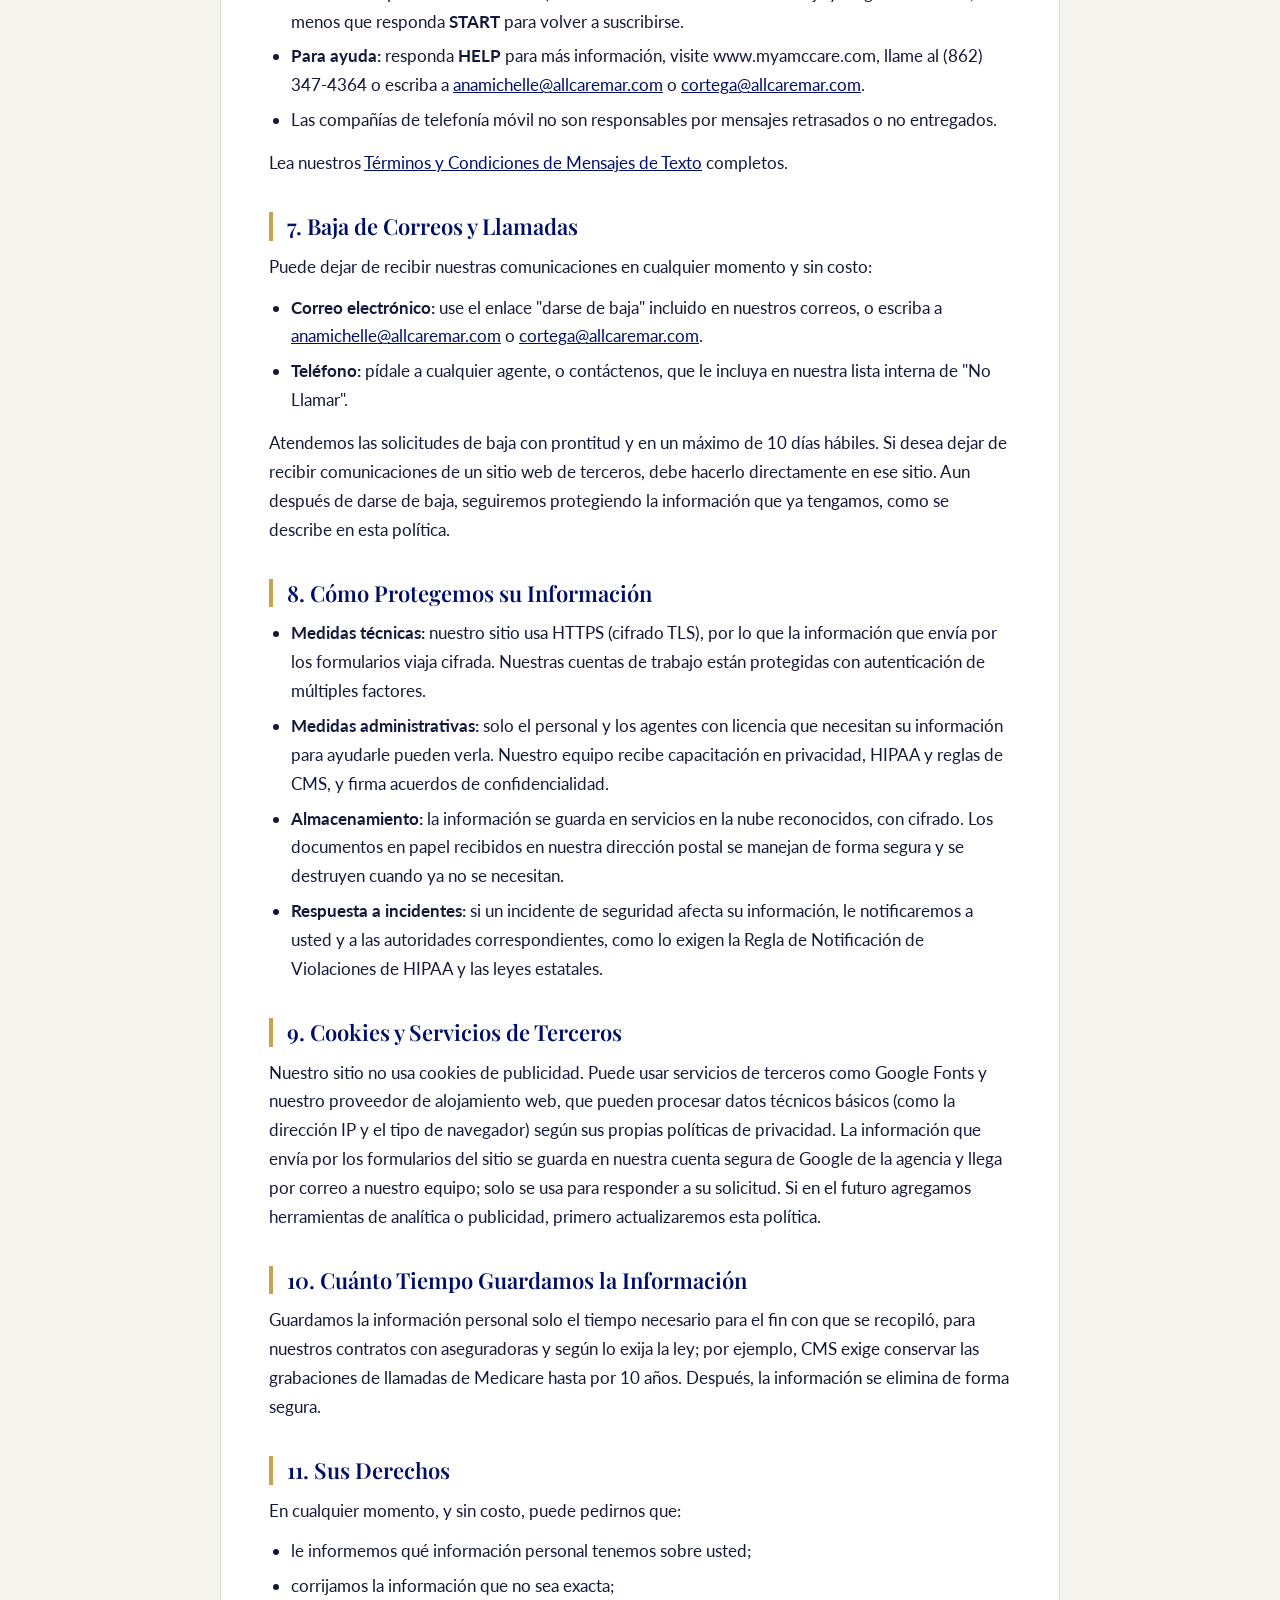
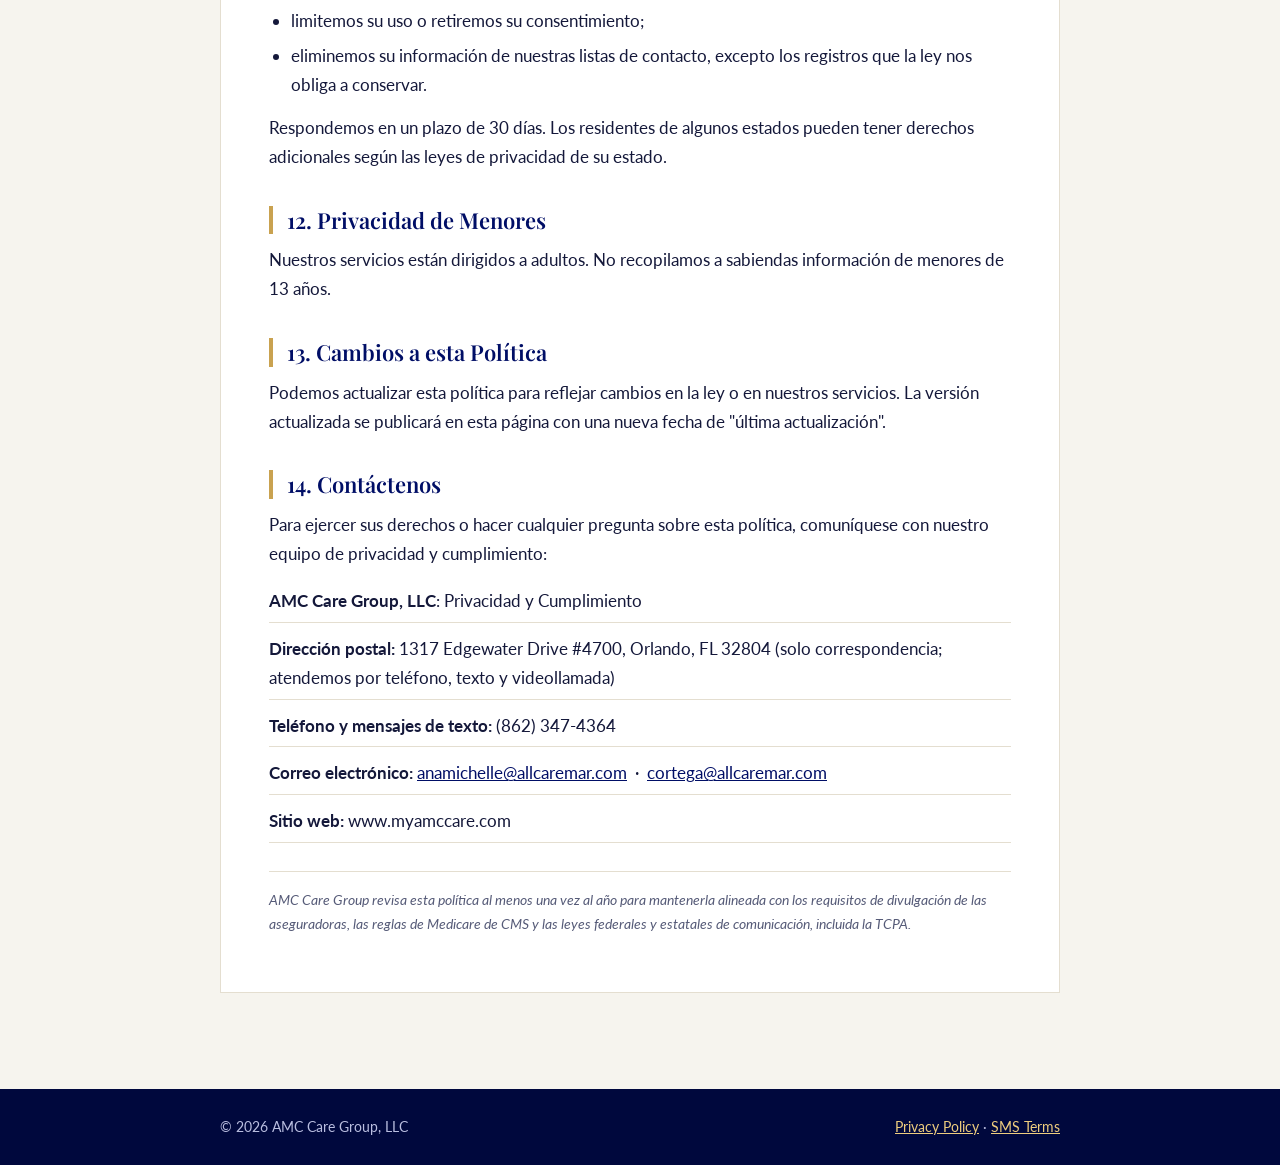
==== commit 30cd5893: "Add files via upload" ====
--- a/privacy-policy.html
+++ b/privacy-policy.html
@@ -92,7 +92,7 @@
 
   <h2 id="en-6">6. Text Messages (SMS): Consent, Frequency and How to Stop</h2>
   <ul>
-    <li><b>Consent:</b> we only send text messages to people who have expressly agreed to receive them — by texting <b>START</b> to (862) 347-4364, by texting us first, or by giving verbal consent to one of our agents, which we document. When you opt in, you agree that a licensed health insurance agent may contact you by text. Your consent is <b>not a condition</b> of buying any plan or service.</li>
+    <li><b>Consent:</b> we only send text messages to people who have expressly agreed to receive them — by texting <b>START</b> to an AMC Care Group business number (such as (862) 347-4364 or the number your agent gives you), by texting one of our numbers first, or by giving verbal consent to one of our agents, which we document. When you opt in, you agree that a licensed health insurance agent may contact you by text. Your consent is <b>not a condition</b> of buying any plan or service.</li>
     <li><b>What we send:</b> text notifications (appointment confirmations and reminders, follow-up on your request, information you asked for such as Medicare enrollment dates) and two-way conversations with your authorized health insurance representative for customer service.</li>
     <li><b>Frequency:</b> message frequency may vary. <b>Message and data rates may apply.</b></li>
     <li><b>To stop:</b> reply <b>STOP</b> to any message; <b>CANCEL</b>, <b>END</b> and <b>QUIT</b> also work. As federal rules require, we will also honor any other reasonable request to stop (for example, UNSUBSCRIBE, REVOKE or OPT OUT, or a request by phone or email). You will receive one confirmation that you are unsubscribed and no further texts unless you reply <b>START</b> to rejoin.</li>
@@ -224,7 +224,7 @@
 
   <h2 id="es-6">6. Mensajes de Texto (SMS): Consentimiento, Frecuencia y Cómo Darse de Baja</h2>
   <ul>
-    <li><b>Consentimiento:</b> solo enviamos mensajes de texto a personas que aceptaron recibirlos de forma expresa: al enviar <b>START</b> por texto al (862) 347-4364, al escribirnos primero por texto o al dar su consentimiento verbal a uno de nuestros agentes, que lo documenta. Al suscribirse, acepta que un agente de seguros de salud con licencia le contacte por texto. Su consentimiento <b>no es condición</b> para comprar ningún plan o servicio.</li>
+    <li><b>Consentimiento:</b> solo enviamos mensajes de texto a personas que aceptaron recibirlos de forma expresa: al enviar <b>START</b> por texto a un número de AMC Care Group (como el (862) 347-4364 o el que le dé su agente), al escribirnos primero por texto a uno de nuestros números o al dar su consentimiento verbal a uno de nuestros agentes, que lo documenta. Al suscribirse, acepta que un agente de seguros de salud con licencia le contacte por texto. Su consentimiento <b>no es condición</b> para comprar ningún plan o servicio.</li>
     <li><b>Qué enviamos:</b> notificaciones por texto (confirmaciones y recordatorios de citas, seguimiento de su solicitud, información que usted pidió, como las fechas de inscripción de Medicare) y conversaciones de ida y vuelta con su representante autorizado de seguros de salud para servicio al cliente.</li>
     <li><b>Frecuencia:</b> la frecuencia de los mensajes puede variar. <b>Pueden aplicar tarifas de mensajes y datos.</b></li>
     <li><b>Para darse de baja:</b> responda <b>STOP</b> a cualquier mensaje; también funcionan <b>CANCEL</b>, <b>END</b> y <b>QUIT</b>. Como lo exigen las reglas federales, también atenderemos cualquier otra solicitud razonable para dejar de recibir mensajes (por ejemplo, UNSUBSCRIBE, REVOKE u OPT OUT, o una solicitud por teléfono o correo). Recibirá una confirmación de su baja y ningún otro texto, a menos que responda <b>START</b> para volver a suscribirse.</li>
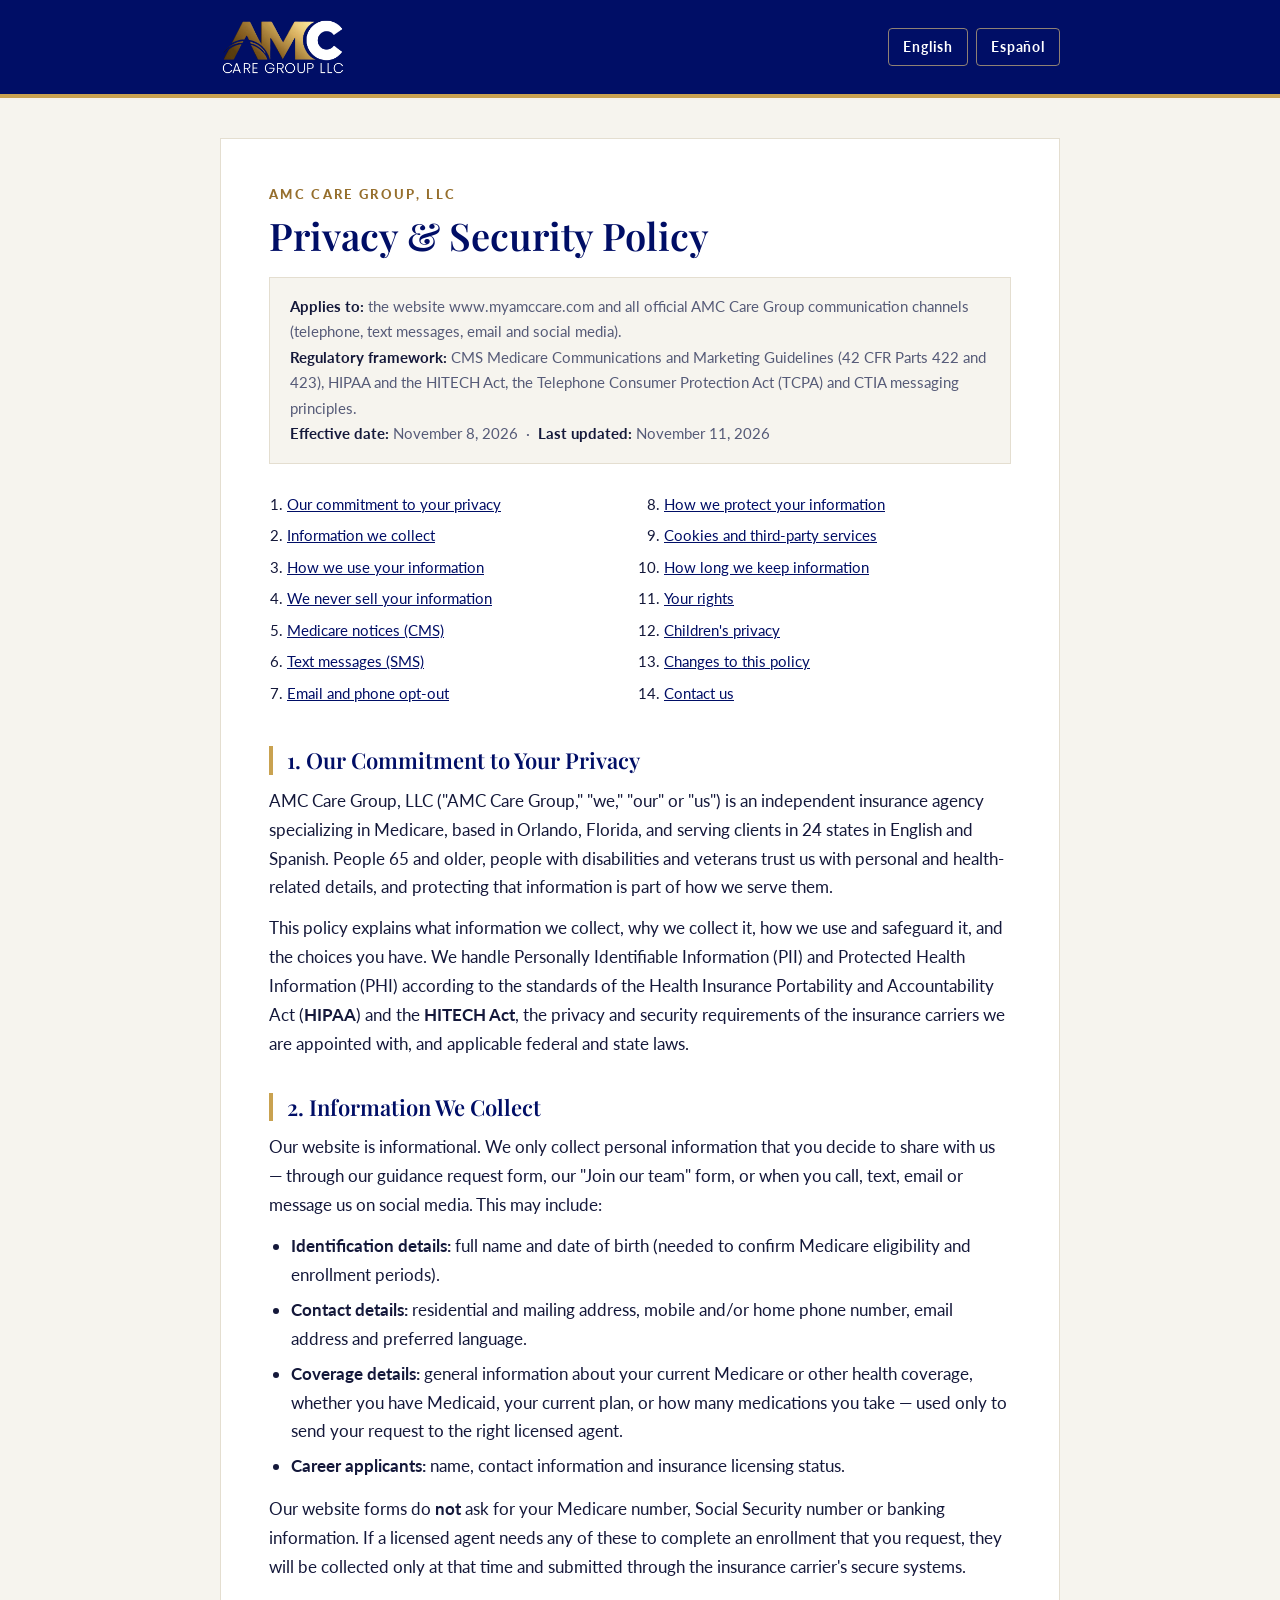
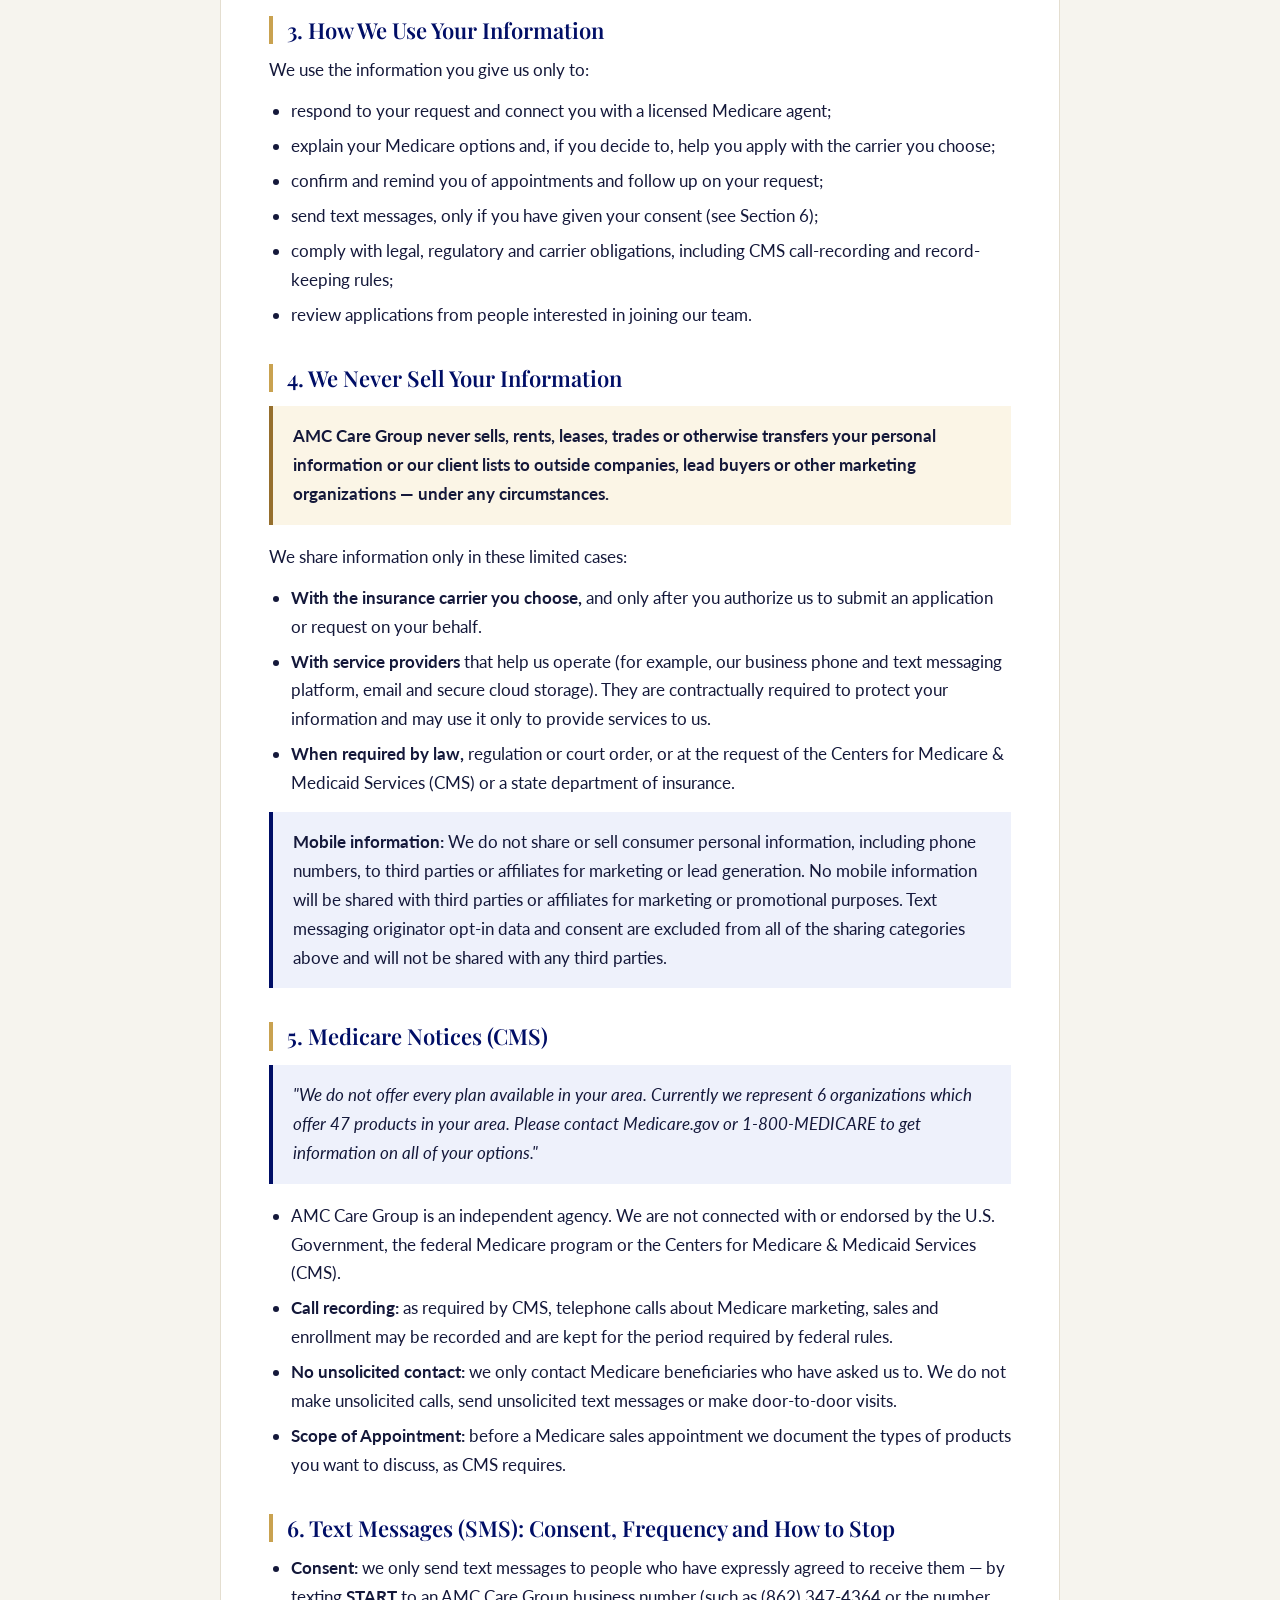
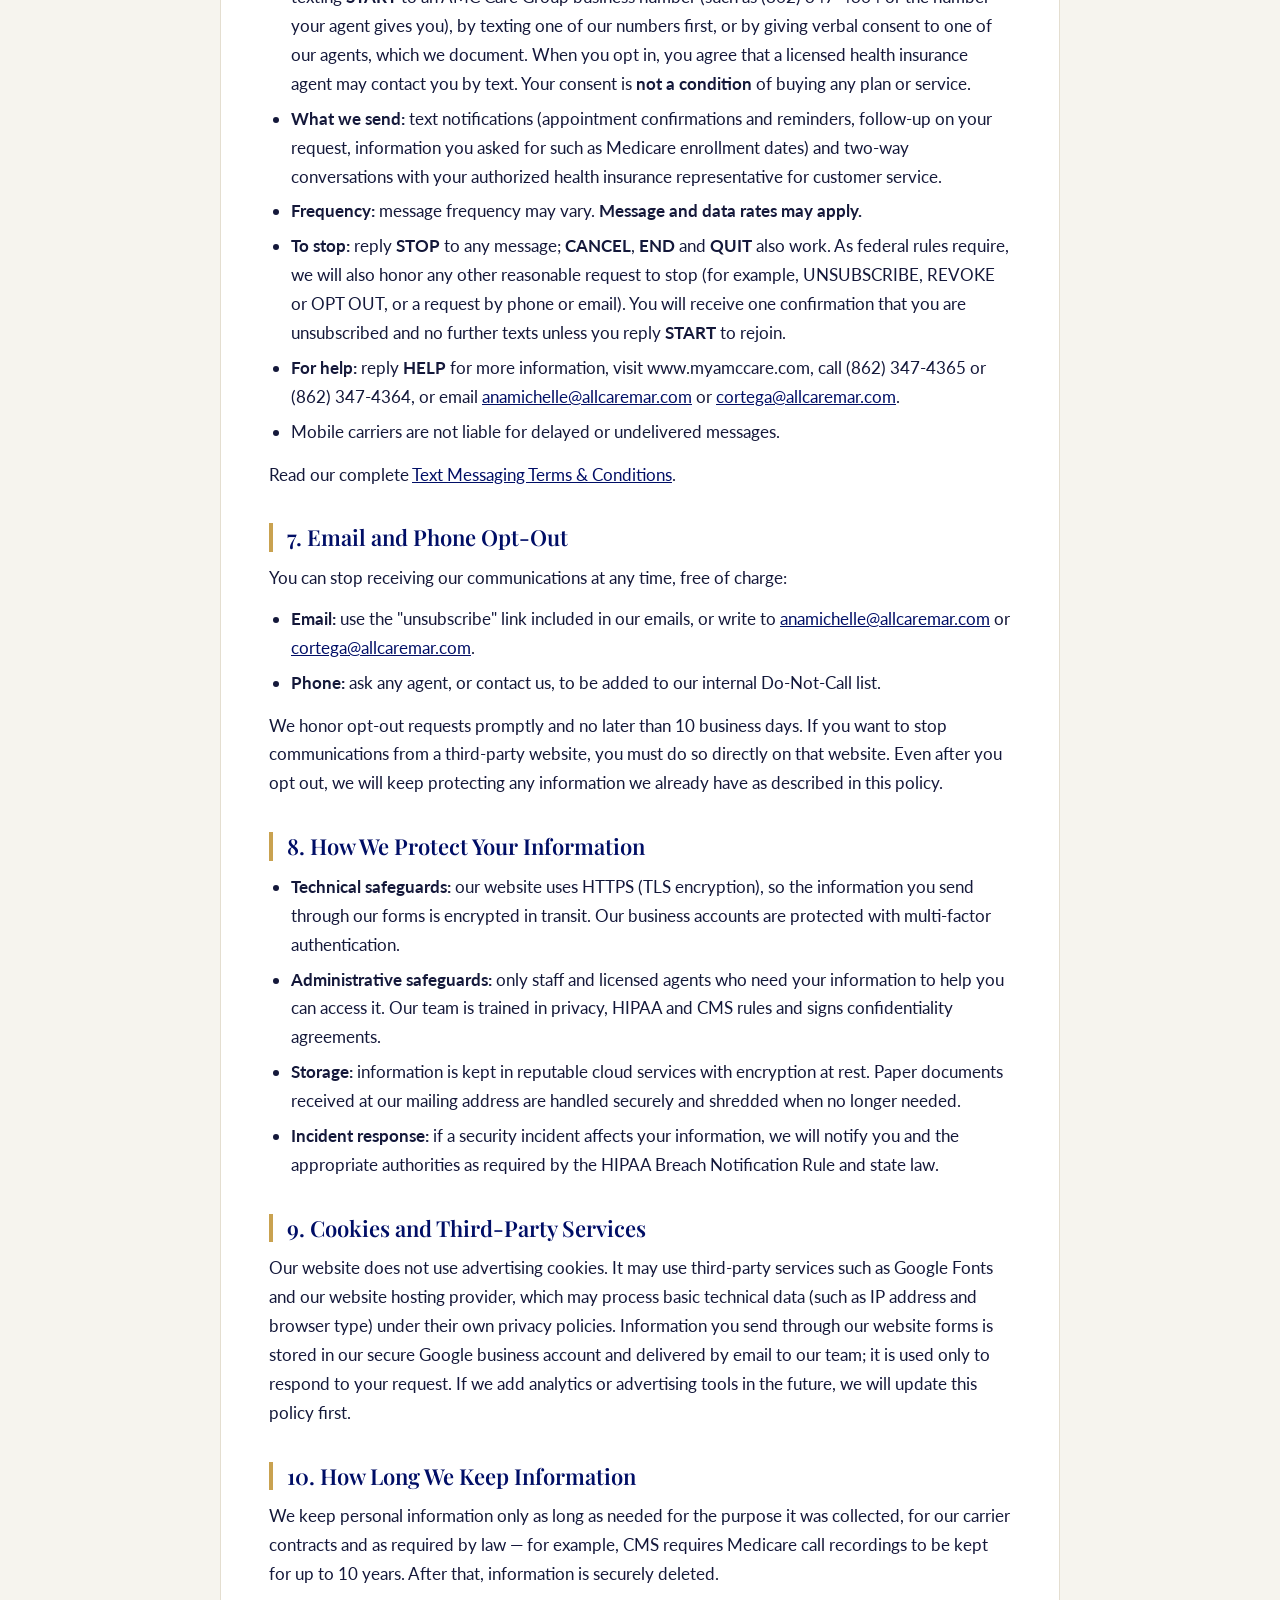
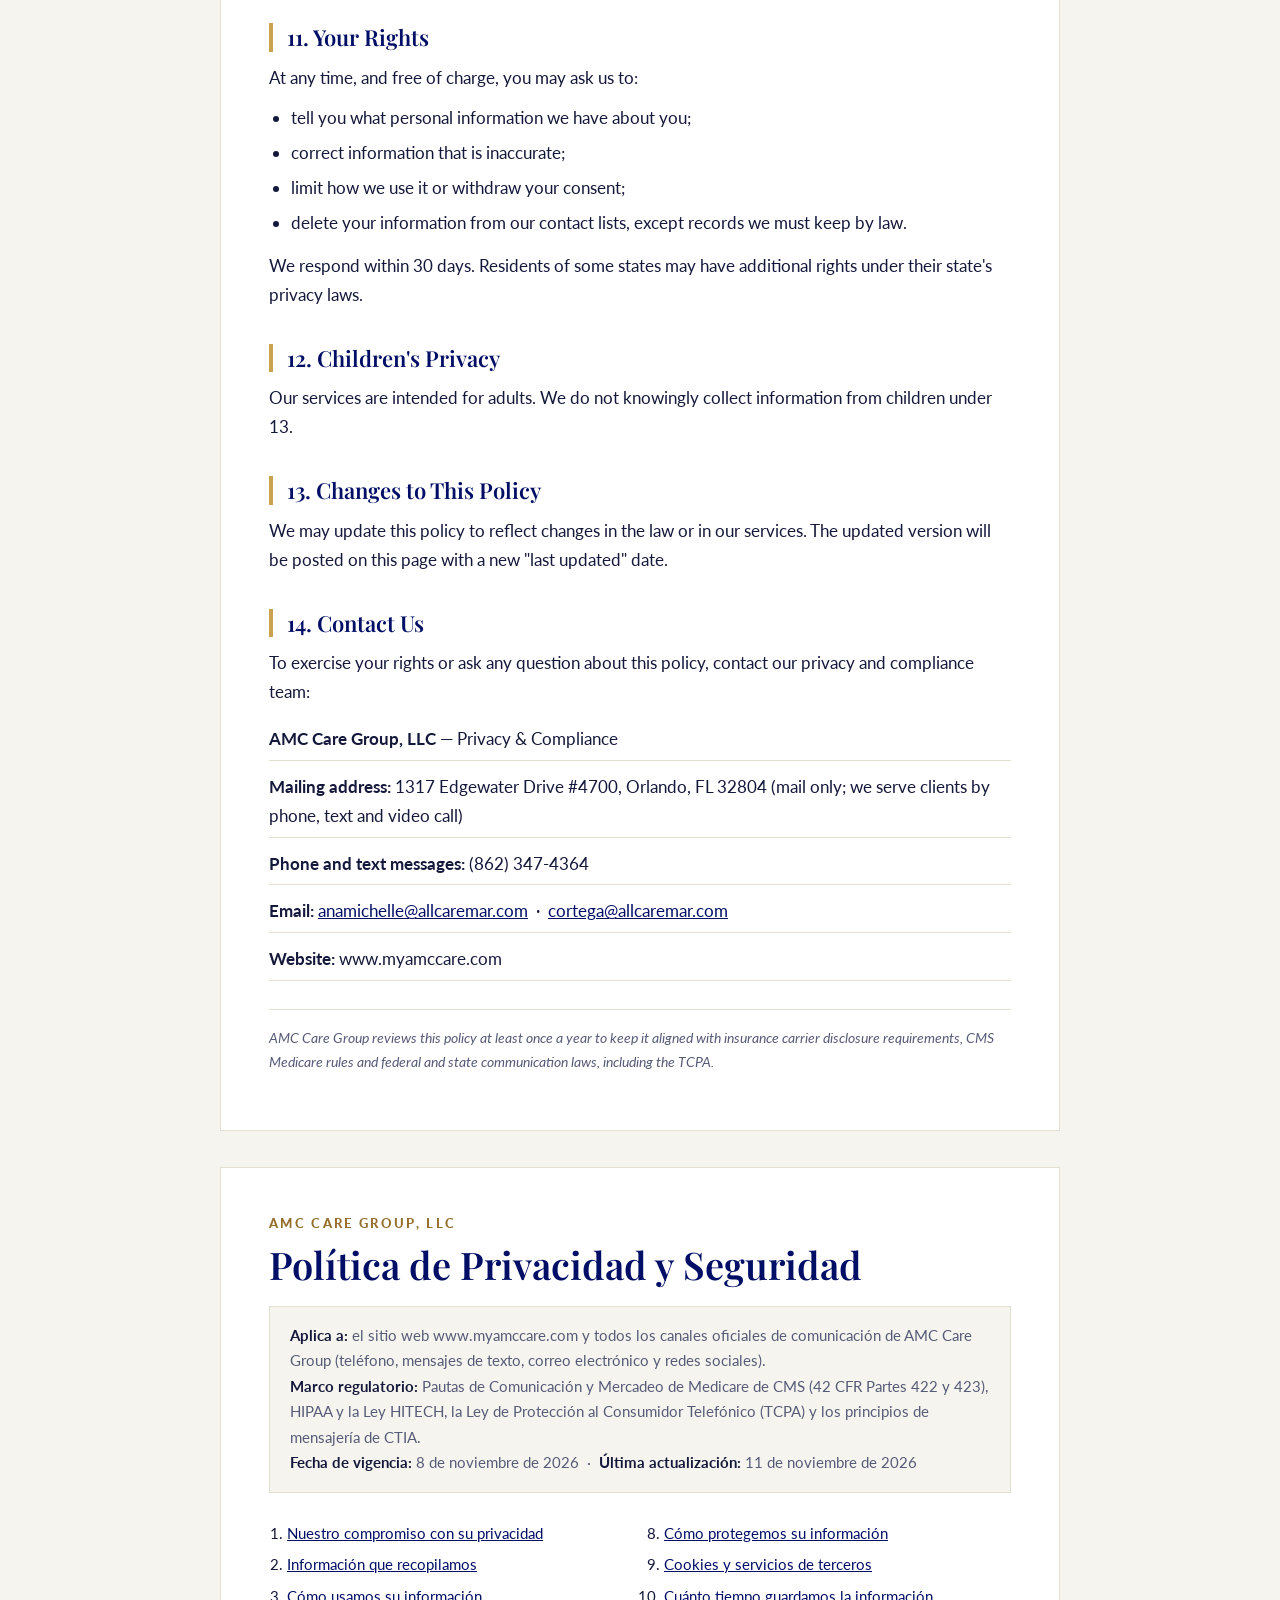
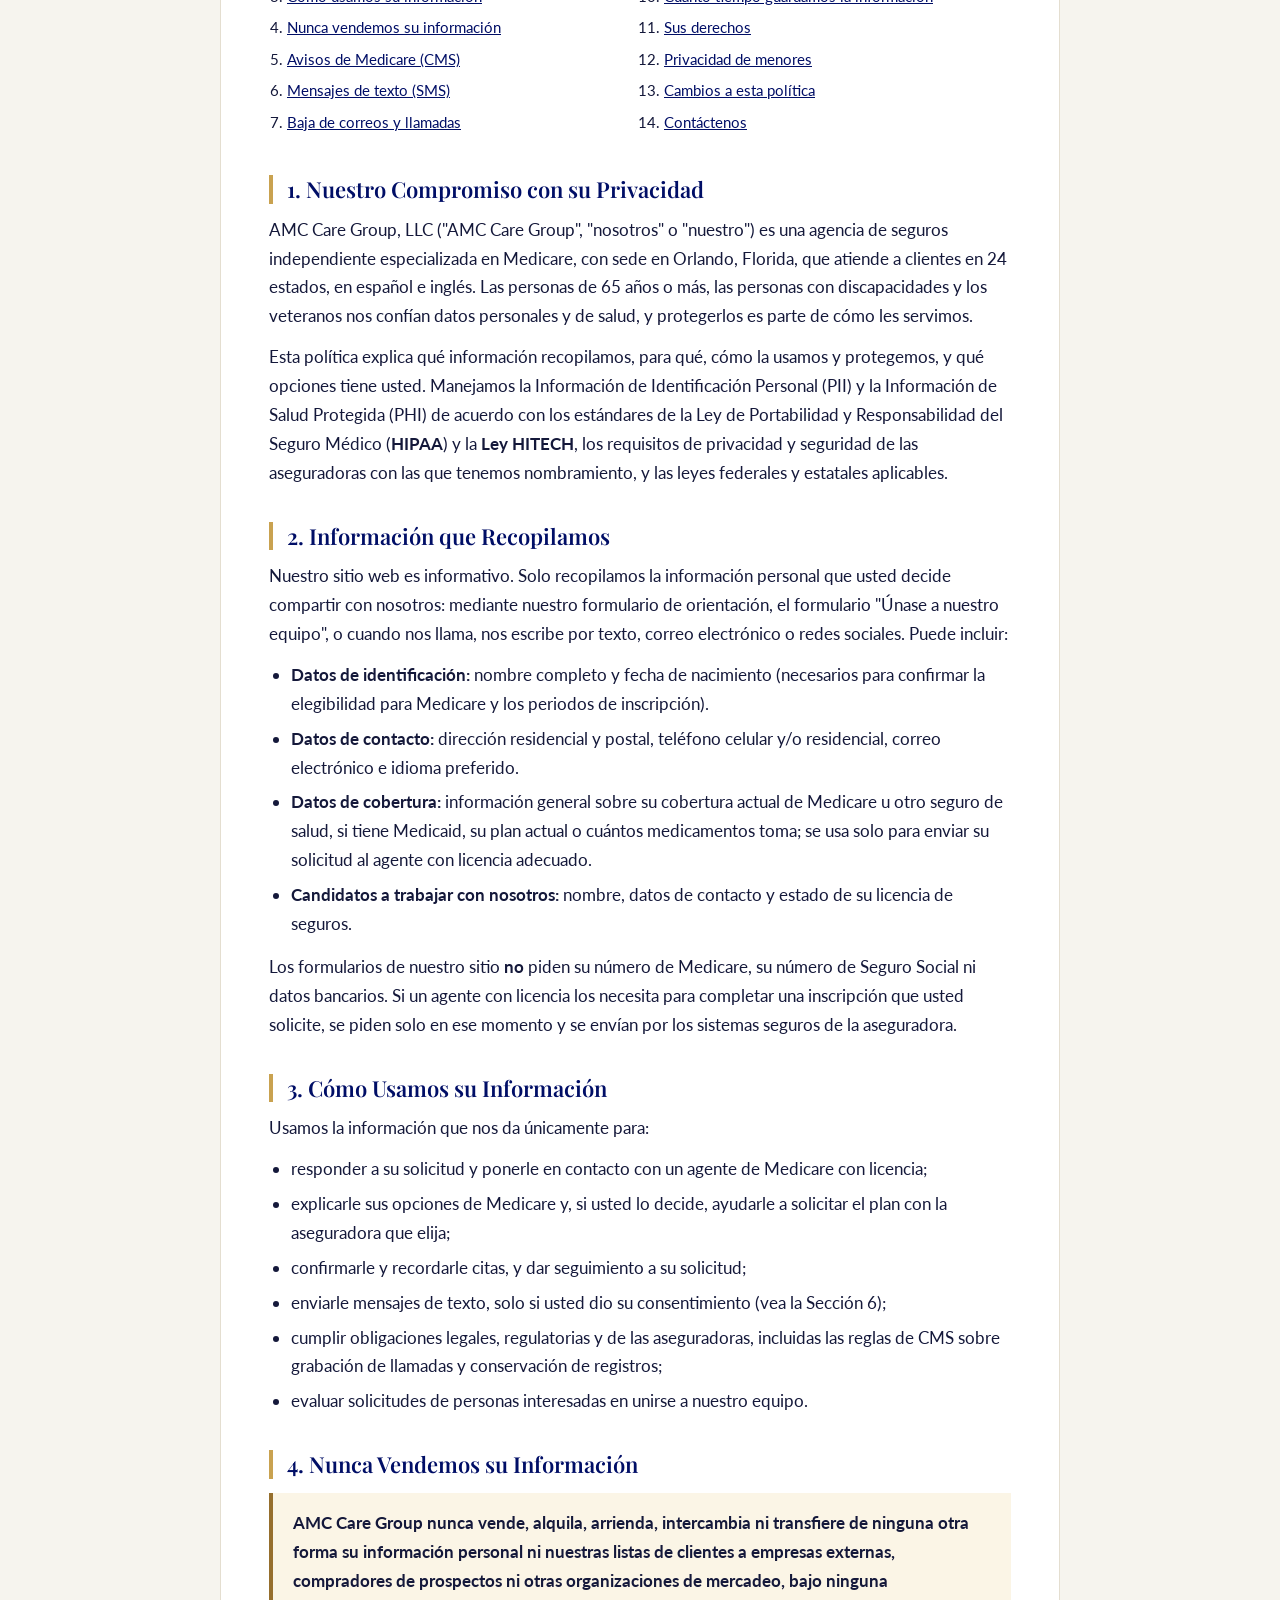
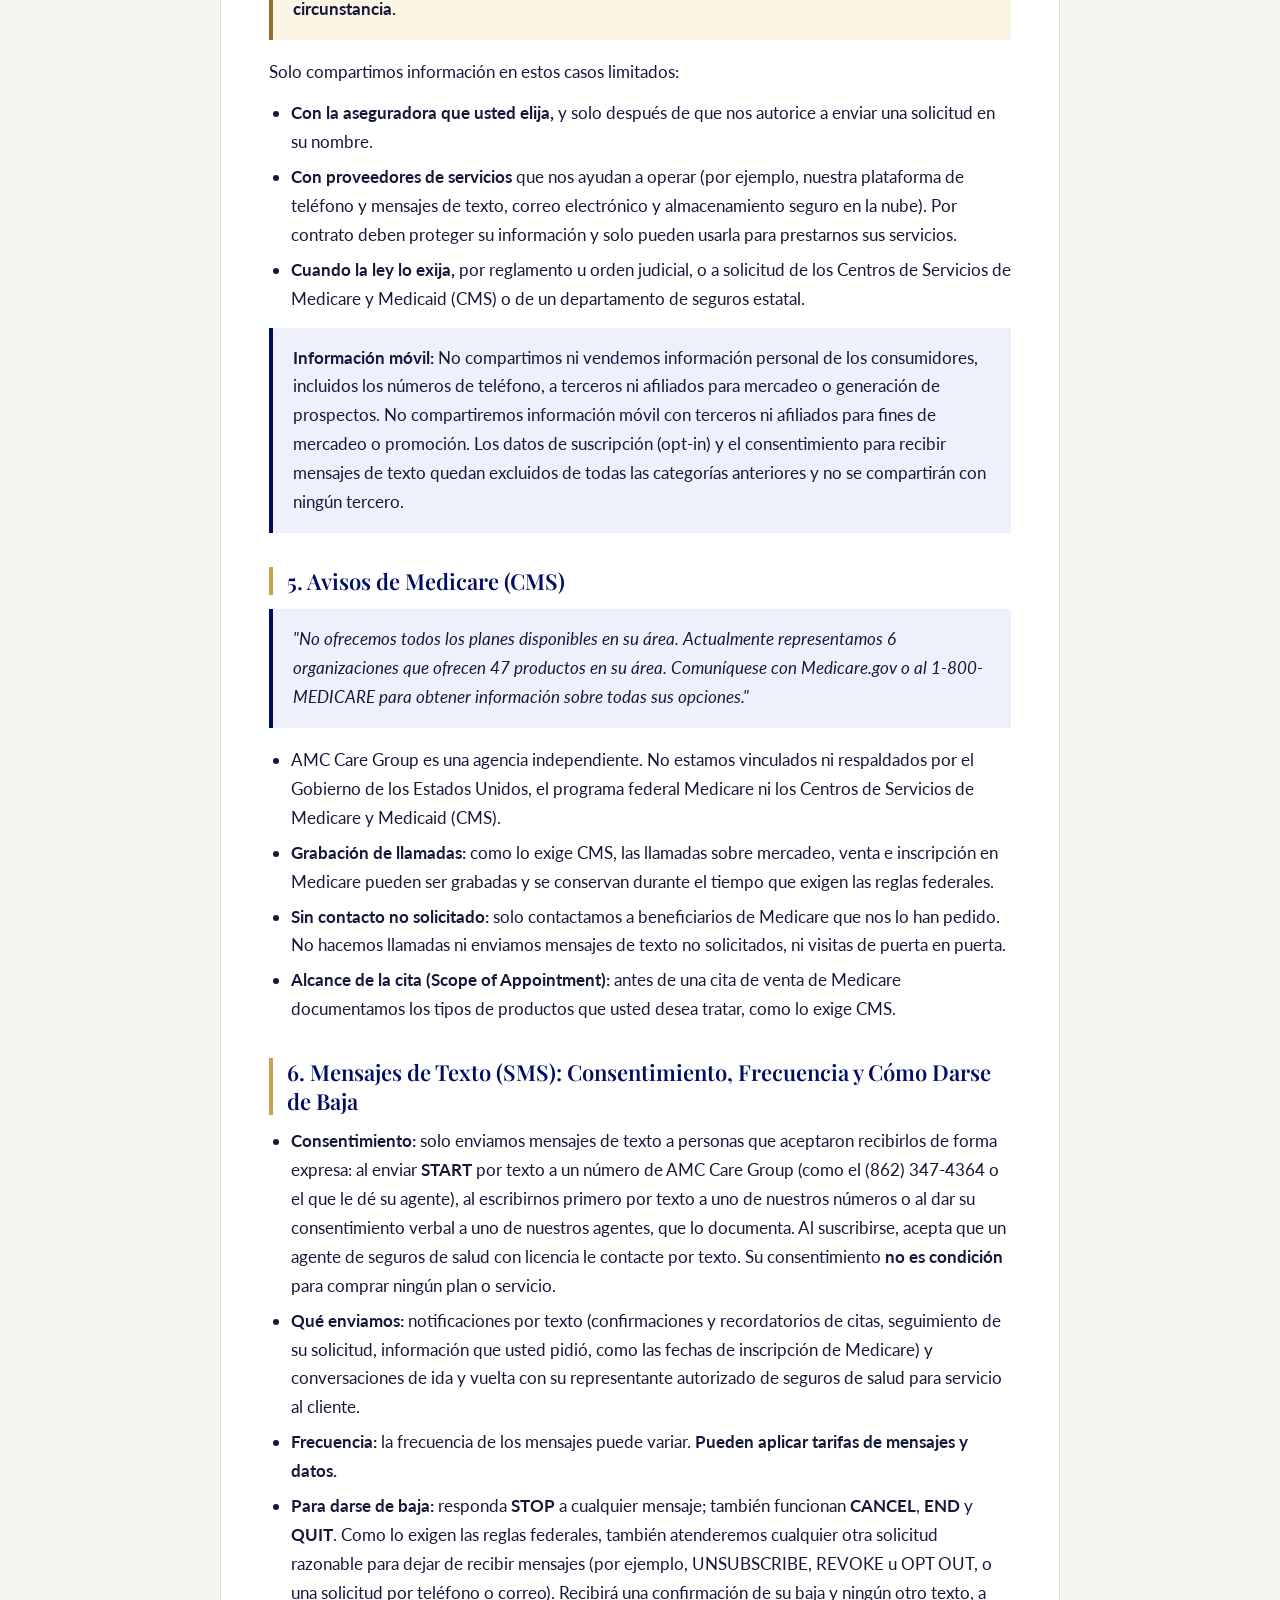
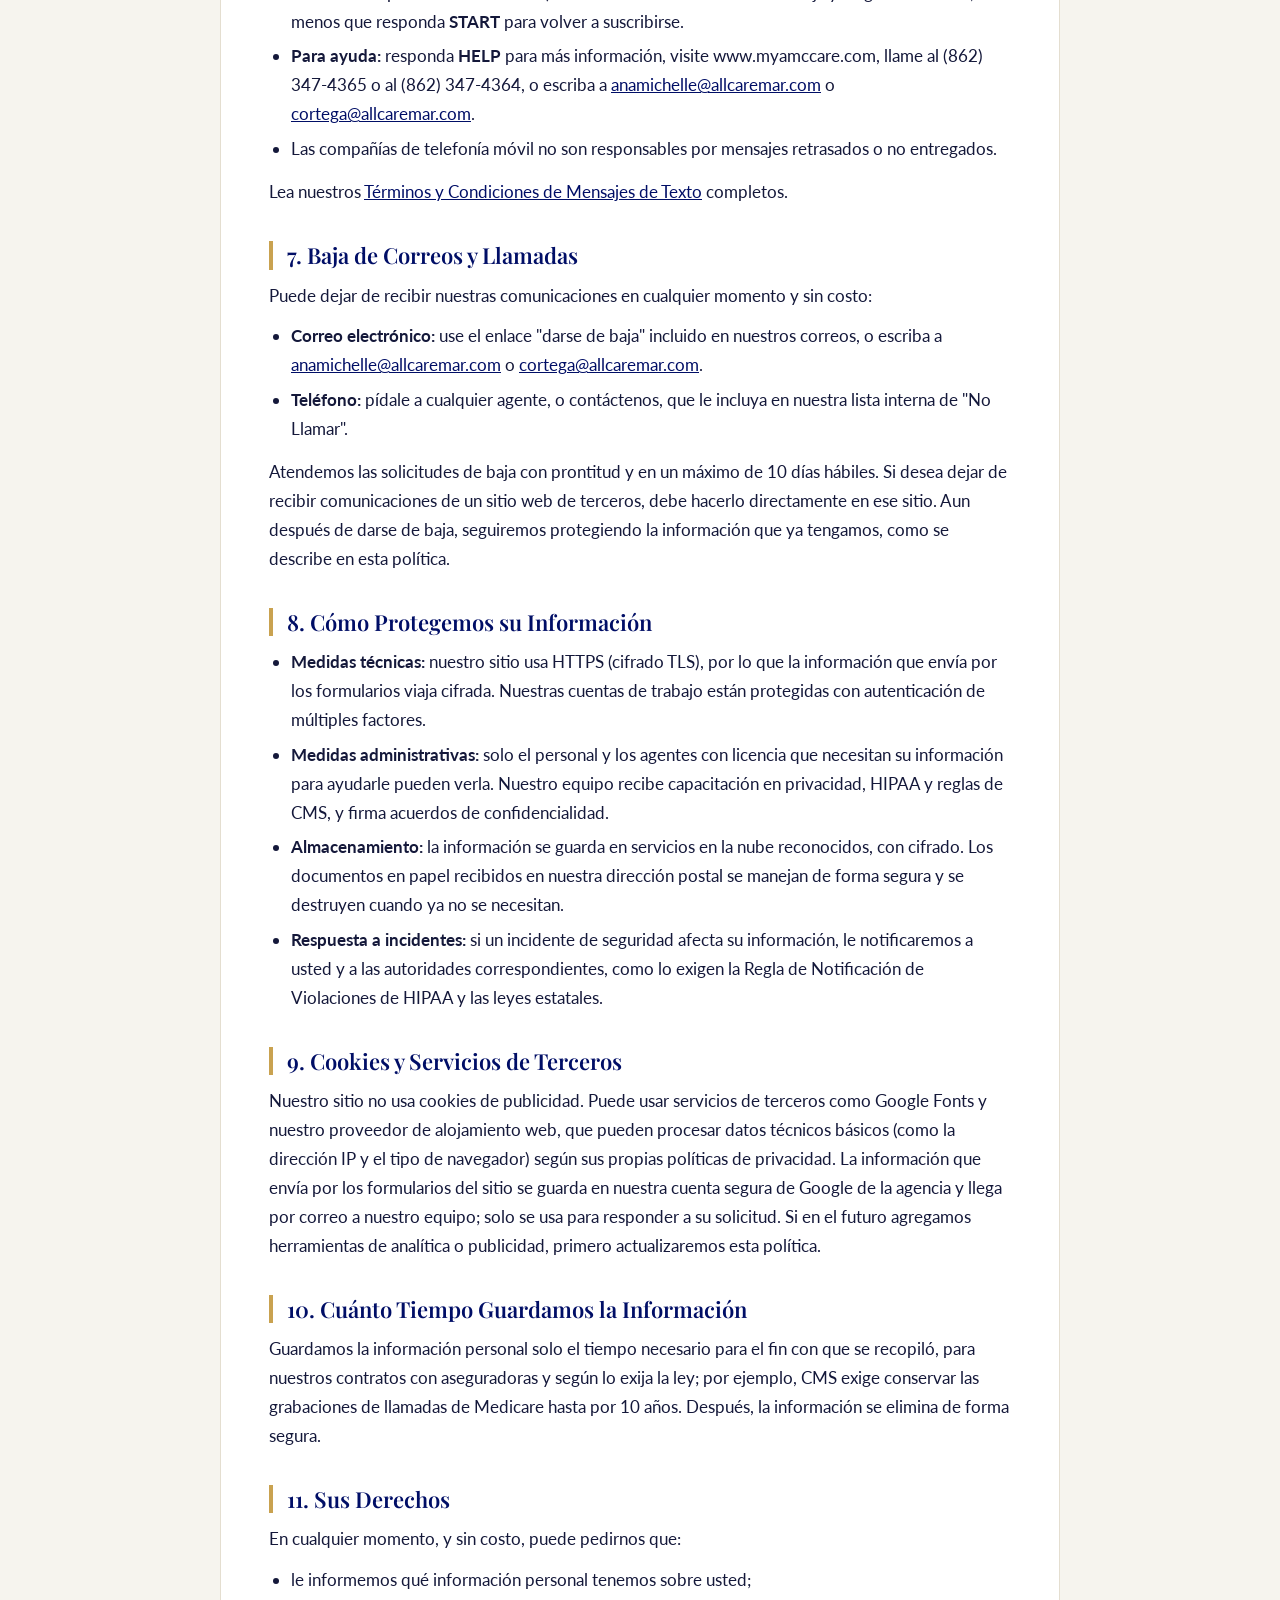
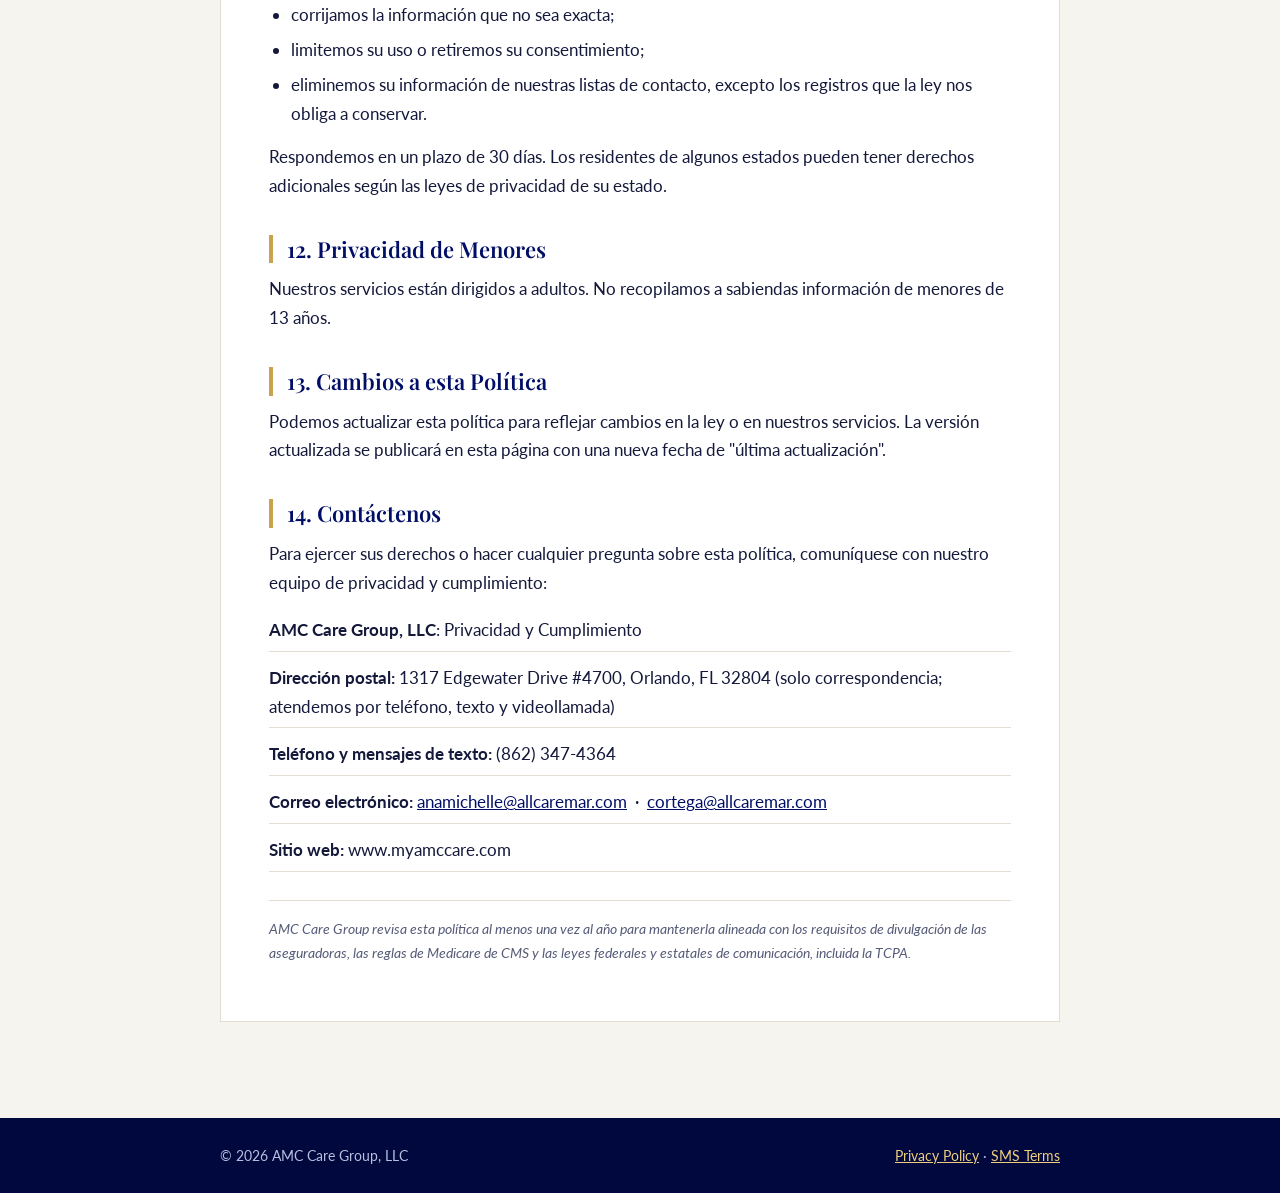
==== commit 12cf85ca: "Add files via upload" ====
--- a/privacy-policy.html
+++ b/privacy-policy.html
@@ -26,7 +26,7 @@
   <div class="meta">
     <b>Applies to:</b> the website www.myamccare.com and all official AMC Care Group communication channels (telephone, text messages, email and social media).<br>
     <b>Regulatory framework:</b> CMS Medicare Communications and Marketing Guidelines (42 CFR Parts 422 and 423), HIPAA and the HITECH Act, the Telephone Consumer Protection Act (TCPA) and CTIA messaging principles.<br>
-    <b>Effective date:</b> November 8, 2026 &nbsp;·&nbsp; <b>Last updated:</b> November 8, 2026
+    <b>Effective date:</b> November 8, 2026 &nbsp;·&nbsp; <b>Last updated:</b> November 11, 2026
   </div>
 
   <ol class="toc">
@@ -96,7 +96,7 @@
     <li><b>What we send:</b> text notifications (appointment confirmations and reminders, follow-up on your request, information you asked for such as Medicare enrollment dates) and two-way conversations with your authorized health insurance representative for customer service.</li>
     <li><b>Frequency:</b> message frequency may vary. <b>Message and data rates may apply.</b></li>
     <li><b>To stop:</b> reply <b>STOP</b> to any message; <b>CANCEL</b>, <b>END</b> and <b>QUIT</b> also work. As federal rules require, we will also honor any other reasonable request to stop (for example, UNSUBSCRIBE, REVOKE or OPT OUT, or a request by phone or email). You will receive one confirmation that you are unsubscribed and no further texts unless you reply <b>START</b> to rejoin.</li>
-    <li><b>For help:</b> reply <b>HELP</b> for more information, visit www.myamccare.com, call (862) 347-4364 or email <a href="mailto:anamichelle@allcaremar.com">anamichelle@allcaremar.com</a> or <a href="mailto:cortega@allcaremar.com">cortega@allcaremar.com</a>.</li>
+    <li><b>For help:</b> reply <b>HELP</b> for more information, visit www.myamccare.com, call (862) 347-4365 or (862) 347-4364, or email <a href="mailto:anamichelle@allcaremar.com">anamichelle@allcaremar.com</a> or <a href="mailto:cortega@allcaremar.com">cortega@allcaremar.com</a>.</li>
     <li>Mobile carriers are not liable for delayed or undelivered messages.</li>
   </ul>
   <p>Read our complete <a href="sms-terms.html">Text Messaging Terms &amp; Conditions</a>.</p>
@@ -158,7 +158,7 @@
   <div class="meta">
     <b>Aplica a:</b> el sitio web www.myamccare.com y todos los canales oficiales de comunicación de AMC Care Group (teléfono, mensajes de texto, correo electrónico y redes sociales).<br>
     <b>Marco regulatorio:</b> Pautas de Comunicación y Mercadeo de Medicare de CMS (42 CFR Partes 422 y 423), HIPAA y la Ley HITECH, la Ley de Protección al Consumidor Telefónico (TCPA) y los principios de mensajería de CTIA.<br>
-    <b>Fecha de vigencia:</b> 8 de noviembre de 2026 &nbsp;·&nbsp; <b>Última actualización:</b> 8 de noviembre de 2026
+    <b>Fecha de vigencia:</b> 8 de noviembre de 2026 &nbsp;·&nbsp; <b>Última actualización:</b> 11 de noviembre de 2026
   </div>
 
   <ol class="toc">
@@ -183,7 +183,7 @@
   <p>Esta política explica qué información recopilamos, para qué, cómo la usamos y protegemos, y qué opciones tiene usted. Manejamos la Información de Identificación Personal (PII) y la Información de Salud Protegida (PHI) de acuerdo con los estándares de la Ley de Portabilidad y Responsabilidad del Seguro Médico (<b>HIPAA</b>) y la <b>Ley HITECH</b>, los requisitos de privacidad y seguridad de las aseguradoras con las que tenemos nombramiento, y las leyes federales y estatales aplicables.</p>
 
   <h2 id="es-2">2. Información que Recopilamos</h2>
-  <p>Nuestro sitio web es informativo. Solo recopilamos la información personal que usted decide compartir con nosotros: mediante nuestro formulario de asesoría, el formulario "Únase a nuestro equipo", o cuando nos llama, nos escribe por texto, correo electrónico o redes sociales. Puede incluir:</p>
+  <p>Nuestro sitio web es informativo. Solo recopilamos la información personal que usted decide compartir con nosotros: mediante nuestro formulario de orientación, el formulario "Únase a nuestro equipo", o cuando nos llama, nos escribe por texto, correo electrónico o redes sociales. Puede incluir:</p>
   <ul>
     <li><b>Datos de identificación:</b> nombre completo y fecha de nacimiento (necesarios para confirmar la elegibilidad para Medicare y los periodos de inscripción).</li>
     <li><b>Datos de contacto:</b> dirección residencial y postal, teléfono celular y/o residencial, correo electrónico e idioma preferido.</li>
@@ -228,7 +228,7 @@
     <li><b>Qué enviamos:</b> notificaciones por texto (confirmaciones y recordatorios de citas, seguimiento de su solicitud, información que usted pidió, como las fechas de inscripción de Medicare) y conversaciones de ida y vuelta con su representante autorizado de seguros de salud para servicio al cliente.</li>
     <li><b>Frecuencia:</b> la frecuencia de los mensajes puede variar. <b>Pueden aplicar tarifas de mensajes y datos.</b></li>
     <li><b>Para darse de baja:</b> responda <b>STOP</b> a cualquier mensaje; también funcionan <b>CANCEL</b>, <b>END</b> y <b>QUIT</b>. Como lo exigen las reglas federales, también atenderemos cualquier otra solicitud razonable para dejar de recibir mensajes (por ejemplo, UNSUBSCRIBE, REVOKE u OPT OUT, o una solicitud por teléfono o correo). Recibirá una confirmación de su baja y ningún otro texto, a menos que responda <b>START</b> para volver a suscribirse.</li>
-    <li><b>Para ayuda:</b> responda <b>HELP</b> para más información, visite www.myamccare.com, llame al (862) 347-4364 o escriba a <a href="mailto:anamichelle@allcaremar.com">anamichelle@allcaremar.com</a> o <a href="mailto:cortega@allcaremar.com">cortega@allcaremar.com</a>.</li>
+    <li><b>Para ayuda:</b> responda <b>HELP</b> para más información, visite www.myamccare.com, llame al (862) 347-4365 o al (862) 347-4364, o escriba a <a href="mailto:anamichelle@allcaremar.com">anamichelle@allcaremar.com</a> o <a href="mailto:cortega@allcaremar.com">cortega@allcaremar.com</a>.</li>
     <li>Las compañías de telefonía móvil no son responsables por mensajes retrasados o no entregados.</li>
   </ul>
   <p>Lea nuestros <a href="sms-terms.html#espanol">Términos y Condiciones de Mensajes de Texto</a> completos.</p>
